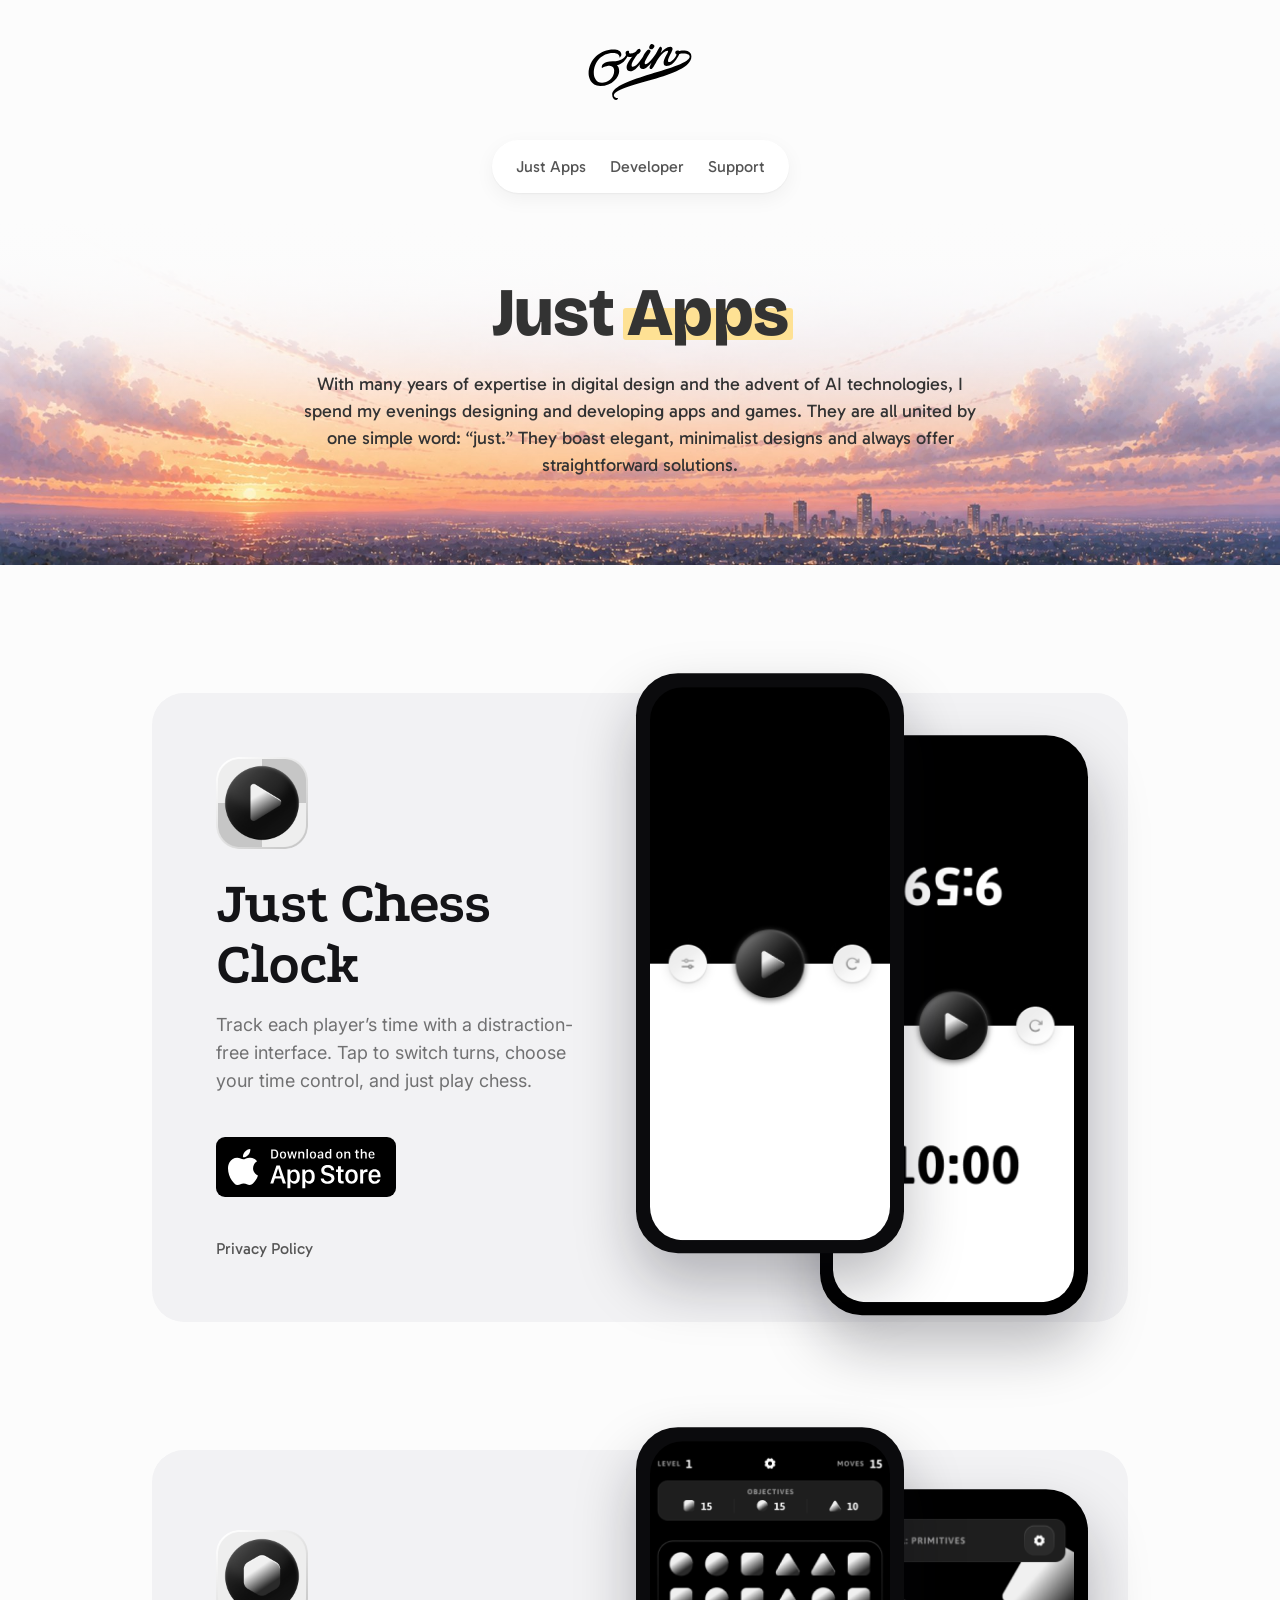
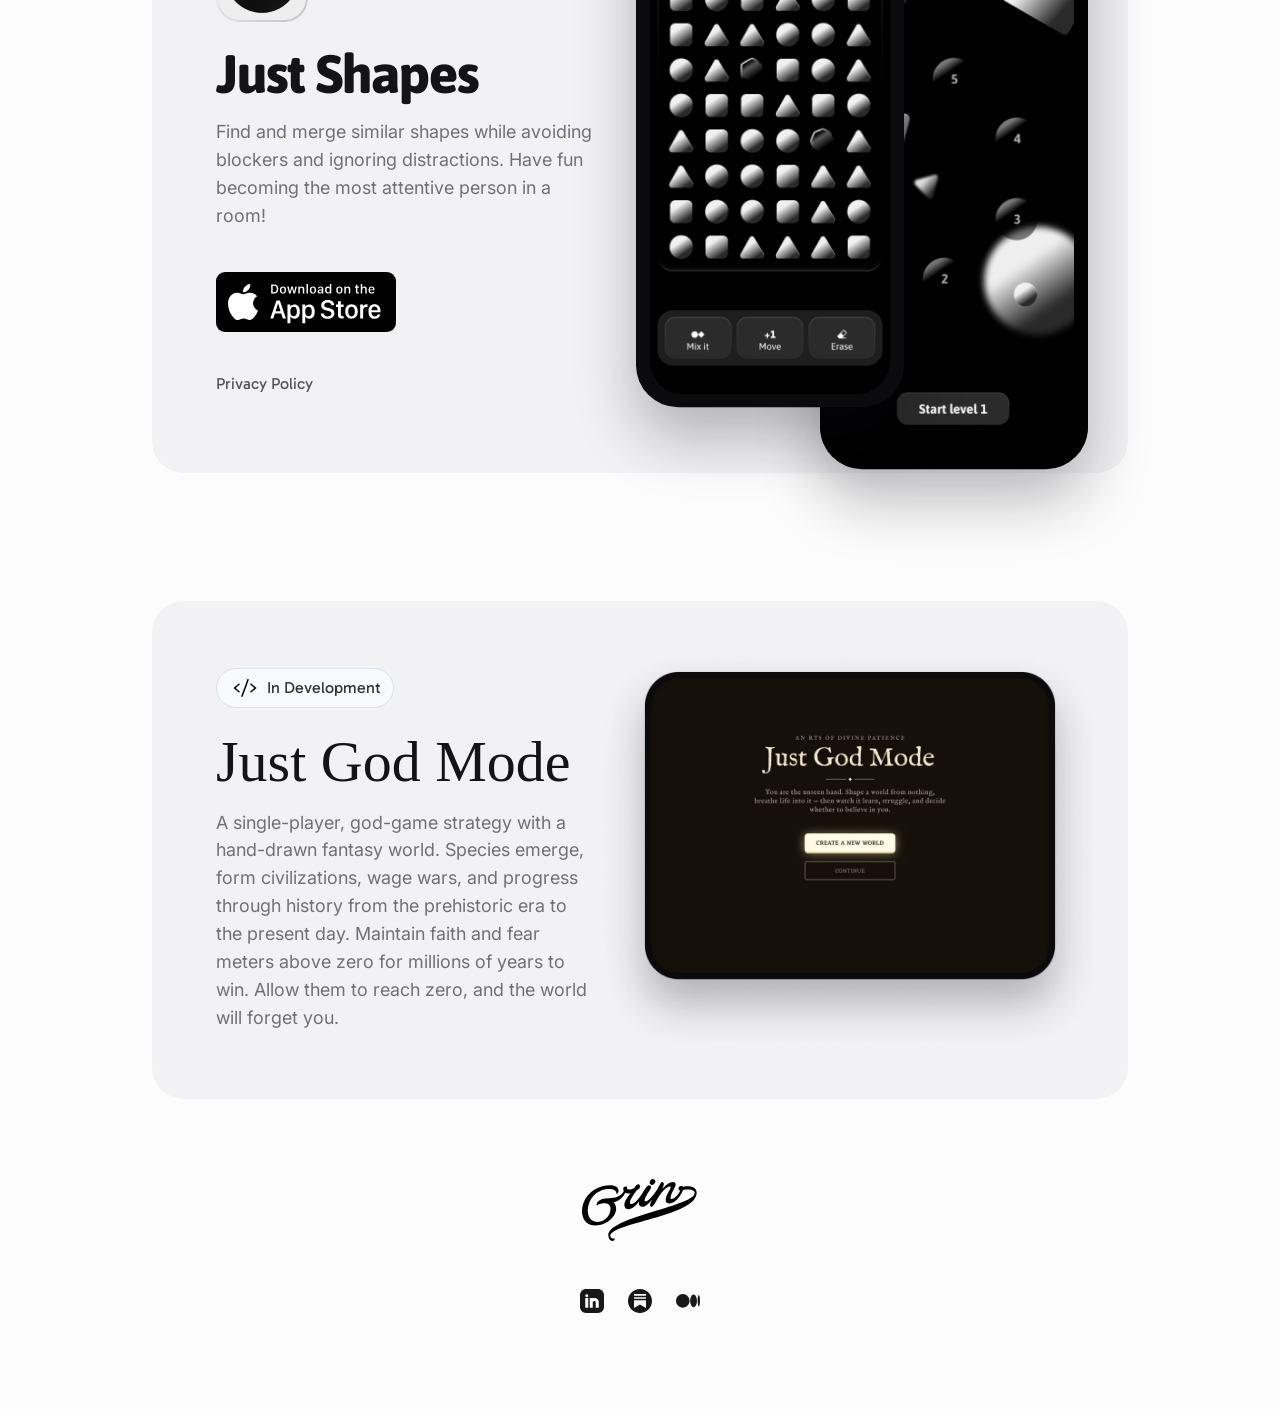
==== index.html @ 80f4e84d "Tighten footer gap, fix hero crop, mobile marker and pill - Footer sits 80px below the last tile (32" ====
<!DOCTYPE html>
<html lang="en" class="no-js">
<head>
<meta charset="utf-8">
<meta name="viewport" content="width=device-width, initial-scale=1">
<title>Just Apps — Vadym Grin</title>
<meta name="description" content="Elegant, minimalist iPhone apps and games, each united by one word: just. Just Chess Clock, Just Shapes, and Just God Mode.">
<link rel="canonical" href="https://vadimgrin.com/apps">

<!-- Social preview -->
<meta property="og:type" content="website">
<meta property="og:site_name" content="Vadym Grin">
<meta property="og:url" content="https://vadimgrin.com/apps">
<meta property="og:title" content="Just Apps — Vadym Grin">
<meta property="og:description" content="Elegant, minimalist iPhone apps and games, each united by one word: just. Just Chess Clock, Just Shapes, and Just God Mode.">
<meta property="og:image" content="https://vadimgrin.com/apps/assets/social-preview.jpg?v=20260904d">
<meta property="og:image:width" content="1200">
<meta property="og:image:height" content="630">
<meta property="og:image:alt" content="Just Apps — apps and games by Vadym Grin">
<meta name="twitter:card" content="summary_large_image">
<meta name="twitter:title" content="Just Apps — Vadym Grin">
<meta name="twitter:description" content="Elegant, minimalist iPhone apps and games, each united by one word: just.">
<meta name="twitter:image" content="https://vadimgrin.com/apps/assets/social-preview.jpg?v=20260904d">

<script>document.documentElement.className = "js";</script>
<link rel="preconnect" href="https://fonts.googleapis.com">
<link rel="preconnect" href="https://fonts.gstatic.com" crossorigin>
<link href="https://fonts.googleapis.com/css2?family=Asap:wght@800&family=Bricolage+Grotesque:opsz,wght@12..96,800&family=Gabarito:wght@400;500&family=IM+Fell+English&family=Inter&family=Podkova:wght@700&display=swap" rel="stylesheet">
<link rel="stylesheet" href="styles.css?v=20260904d">
</head>
<body id="top">

  <header class="masthead">
    <a class="masthead__logo" href="https://vadimgrin.com/" aria-label="Vadym Grin — home">
      <img src="assets/logo.svg?v=20260904d" alt="Grin" width="144" height="104">
    </a>
  </header>

  <div class="nav-dock">
    <nav class="nav" aria-label="Primary">
      <a class="nav__item" href="#top">Just Apps</a>
      <a class="nav__item" href="https://vadimgrin.com/">Developer</a>
      <a class="nav__item" href="mailto:vadym.gryn@gmail.com">Support</a>
    </nav>
  </div>

  <main>

    <section class="hero">
      <div class="hero__bg" aria-hidden="true">
        <img src="assets/hero-sky.jpg?v=20260904d" alt="">
      </div>
      <div class="hero__inner">
        <h1 class="hero__title">Just <mark>Apps</mark></h1>
        <p class="hero__lede">With many years of expertise in digital design and the advent of AI technologies, I spend my evenings designing and developing apps and games. They are all united by one simple word: &ldquo;just.&rdquo; They boast elegant, minimalist designs and always offer straightforward solutions.</p>
      </div>
    </section>

    <!-- Just Chess Clock -->
    <section class="app js-reveal" aria-labelledby="chess-title">
      <div class="plate">
        <div class="plate__content">
          <div class="app__intro">
            <img class="app__icon" src="assets/app-icon-chess.png?v=20260904d" alt="" width="92" height="92">
            <div class="app__copy">
              <h2 class="app__title app__title--chess" id="chess-title">Just Chess Clock</h2>
              <p class="app__desc">Track each player&rsquo;s time with a distraction-free interface. Tap to switch turns, choose your time control, and just play chess.</p>
            </div>
          </div>
          <a class="badge" href="https://apps.apple.com/us/app/just-chess-clock/id6793128024" aria-label="Download Just Chess Clock on the App Store">
            <img src="assets/app-store-badge.svg?v=20260904d" alt="Download on the App Store" width="180" height="60">
          </a>
          <a class="plate__privacy plate__privacy--in" href="privacy-policy">Privacy Policy</a>
        </div>
        <div class="phones" aria-hidden="true">
          <div class="phone phone--back"><img class="phone__screen" src="assets/screen-chess-back.png?v=20260904d" alt=""></div>
          <div class="phone phone--front"><img class="phone__screen" src="assets/screen-chess-front.png?v=20260904d" alt=""></div>
        </div>
        <a class="plate__privacy plate__privacy--under" href="privacy-policy">Privacy Policy</a>
      </div>
    </section>

    <!-- Just Shapes -->
    <section class="app js-reveal" aria-labelledby="shapes-title">
      <div class="plate">
        <div class="plate__content">
          <div class="app__intro">
            <img class="app__icon" src="assets/app-icon-shapes.png?v=20260904d" alt="" width="92" height="92">
            <div class="app__copy">
              <h2 class="app__title app__title--shapes" id="shapes-title">Just Shapes</h2>
              <p class="app__desc">Find and merge similar shapes while avoiding blockers and ignoring distractions. Have fun becoming the most attentive person in a room!</p>
            </div>
          </div>
          <span class="badge badge--nolink" role="img" aria-label="Coming soon on the App Store">
            <img src="assets/app-store-badge.svg?v=20260904d" alt="Coming soon on the App Store" width="180" height="60">
          </span>
          <a class="plate__privacy plate__privacy--in" href="privacy-policy-shapes">Privacy Policy</a>
        </div>
        <div class="phones" aria-hidden="true">
          <div class="phone phone--back"><img class="phone__screen" src="assets/screen-shapes-back.png?v=20260904d" alt=""></div>
          <div class="phone phone--front"><img class="phone__screen" src="assets/screen-shapes-front.png?v=20260904d" alt=""></div>
        </div>
        <a class="plate__privacy plate__privacy--under" href="privacy-policy-shapes">Privacy Policy</a>
      </div>
    </section>

    <!-- Just God Mode -->
    <section class="app app--god js-reveal" aria-labelledby="god-title">
      <div class="plate">
        <div class="plate__content">
          <div class="app__intro">
            <span class="tag">
              <span class="tag__icon" aria-hidden="true">
                <svg viewBox="0 0 24 24" width="24" height="24" fill="none" xmlns="http://www.w3.org/2000/svg"><path d="M6.48002 8.82659L2.67189 12L6.48002 15.1735C6.55787 15.2358 6.62252 15.313 6.67017 15.4006C6.71781 15.4882 6.74751 15.5845 6.75752 15.6837C6.76753 15.7829 6.75765 15.8831 6.72846 15.9785C6.69927 16.0739 6.65135 16.1624 6.58751 16.2391C6.52368 16.3157 6.4452 16.3788 6.35667 16.4247C6.26815 16.4706 6.17135 16.4984 6.07195 16.5065C5.97255 16.5146 5.87254 16.5027 5.77777 16.4717C5.683 16.4406 5.59537 16.391 5.52002 16.3256L1.02002 12.5757C0.935581 12.5053 0.867647 12.4172 0.821028 12.3176C0.774409 12.2181 0.750244 12.1095 0.750244 11.9996C0.750244 11.8896 0.774409 11.781 0.821028 11.6815C0.867647 11.5819 0.935581 11.4938 1.02002 11.4235L5.52002 7.67346C5.67293 7.54616 5.87015 7.48481 6.0683 7.50292C6.26644 7.52103 6.44928 7.61711 6.57658 7.77002C6.70389 7.92294 6.76523 8.12016 6.74712 8.3183C6.72901 8.51645 6.63293 8.69928 6.48002 8.82659ZM22.98 11.4235L18.48 7.67346C18.4043 7.61043 18.3169 7.56292 18.2228 7.53366C18.1288 7.5044 18.0299 7.49396 17.9317 7.50292C17.8336 7.51189 17.7382 7.54009 17.651 7.58592C17.5638 7.63175 17.4865 7.69431 17.4235 7.77002C17.2962 7.92294 17.2348 8.12016 17.2529 8.3183C17.271 8.51645 17.3671 8.69928 17.52 8.82659L21.3281 12L17.52 15.1735C17.4422 15.2358 17.3775 15.313 17.3299 15.4006C17.2822 15.4882 17.2525 15.5845 17.2425 15.6837C17.2325 15.7829 17.2424 15.8831 17.2716 15.9785C17.3008 16.0739 17.3487 16.1624 17.4125 16.2391C17.4764 16.3157 17.5548 16.3788 17.6434 16.4247C17.7319 16.4706 17.8287 16.4984 17.9281 16.5065C18.0275 16.5146 18.1275 16.5027 18.2223 16.4717C18.317 16.4406 18.4047 16.391 18.48 16.3256L22.98 12.5757C23.0645 12.5053 23.1324 12.4172 23.179 12.3176C23.2256 12.2181 23.2498 12.1095 23.2498 11.9996C23.2498 11.8896 23.2256 11.781 23.179 11.6815C23.1324 11.5819 23.0645 11.4938 22.98 11.4235ZM15.256 3.04502C15.1634 3.01141 15.0651 2.99636 14.9667 3.00074C14.8683 3.00512 14.7717 3.02883 14.6825 3.07053C14.5932 3.11223 14.5131 3.1711 14.4466 3.24377C14.3801 3.31645 14.3286 3.4015 14.295 3.49409L8.29502 19.9941C8.26126 20.0867 8.2461 20.1851 8.25041 20.2836C8.25471 20.3821 8.2784 20.4788 8.32011 20.5681C8.36181 20.6575 8.42073 20.7377 8.49348 20.8043C8.56623 20.8708 8.65139 20.9224 8.74408 20.956C8.82625 20.9852 8.91282 21.0001 9.00002 21C9.15404 21 9.30433 20.9526 9.43046 20.8642C9.5566 20.7758 9.65246 20.6507 9.70502 20.506L15.705 4.00596C15.7386 3.91338 15.7537 3.81508 15.7493 3.71669C15.7449 3.61829 15.7212 3.52172 15.6795 3.43249C15.6378 3.34325 15.5789 3.26311 15.5063 3.19663C15.4336 3.13015 15.3485 3.07863 15.256 3.04502Z" fill="currentColor"/></svg>
              </span>
              In Development
            </span>
            <div class="app__copy">
              <h2 class="app__title app__title--god" id="god-title">Just God Mode</h2>
              <p class="app__desc">A single-player, god-game strategy with a hand-drawn fantasy world. Species emerge, form civilizations, wage wars, and progress through history from the prehistoric era to the present day. Maintain faith and fear meters above zero for millions of years to win. Allow them to reach zero, and the world will forget you.</p>
            </div>
          </div>
        </div>
        <div class="ipad" aria-hidden="true">
          <img class="ipad__img" src="assets/god-ipad.jpg?v=20260904d" alt="">
        </div>
      </div>
    </section>

  </main>

  <footer class="footer">
    <a class="footer__logo" href="https://vadimgrin.com/" aria-label="Vadym Grin — home">
      <img src="assets/logo-mark.svg?v=20260904d" alt="Grin" width="116" height="63">
    </a>
    <ul class="footer__social" aria-label="Social links">
      <li><a href="https://www.linkedin.com/in/vadimgrin/" target="_blank" rel="noopener" aria-label="LinkedIn"><img src="assets/linkedin.svg?v=20260904d" alt="" width="24" height="24"></a></li>
      <li><a href="https://cutt.ly/YttkKVRW" target="_blank" rel="noopener" aria-label="Substack"><img src="assets/substack.svg?v=20260904d" alt="" width="24" height="24"></a></li>
      <li><a href="https://medium.com/@vadimgrin" target="_blank" rel="noopener" aria-label="Medium"><img src="assets/medium.svg?v=20260904d" alt="" width="24" height="24"></a></li>
    </ul>
  </footer>

  <script src="apps.js?v=20260904d"></script>
</body>
</html>
---- styles.css ----
/* Just Apps — landing hub for Vadym Grin's iOS apps.
   Built from the Figma "My Apps" file (Apps-Desktop 1200 / Apps-Mobile 390).
   Header pill, full-bleed sky hero, marker highlight, entrance cascade and
   scroll-reveal all mirror the /consult pages. */

:root {
  --bg: #fcfcfc;
  --plate: #f2f2f4;
  --ink: #141417;      /* app titles */
  --muted: #717172;    /* app descriptions */
  --label: #555555;    /* nav, privacy, gabarito labels */
  --tag-bg: #f7f9fb;
  --tag-stroke: #dae1e9;
  --tag-ink: #333333;
  --marker: #fee194;   /* hero highlight */
  --ease: cubic-bezier(0.22, 1, 0.36, 1);
  --gutter: 24px;
  color-scheme: light;
}

*,
*::before,
*::after { box-sizing: border-box; }

html {
  -webkit-text-size-adjust: 100%;
  color-scheme: light;
  background: var(--bg);
  scroll-behavior: smooth;
}

/* NB: no overflow-x on html/body — it would turn them into a scroll container
   and silently break the sticky nav. The hero is full-bleed via width, not
   100vw, so nothing overflows anyway. */
body {
  margin: 0;
  background: var(--bg);
  color: var(--ink);
  font-family: "Gabarito", -apple-system, BlinkMacSystemFont, "Segoe UI", Helvetica, Arial, sans-serif;
  -webkit-font-smoothing: antialiased;
}

img { display: block; max-width: 100%; height: auto; }

/* ---------------------------------------------------------------- masthead */

.masthead {
  position: relative;
  z-index: 2;
  max-width: 1200px;
  margin: 0 auto;
  padding: 16px var(--gutter) 0;
  display: flex;
  flex-direction: column;
  align-items: center;
}

.masthead__logo { display: block; line-height: 0; border-radius: 8px; }
.masthead__logo img { width: 144px; height: auto; }
.masthead__logo:focus-visible { outline: 2px solid var(--ink); outline-offset: 4px; }

/* Sticky dock — a direct child of <body> so the nav stays stuck for the whole
   page (inside .masthead it would unstick as soon as the header scrolled by).
   The band itself is transparent and click-through; only the pill is solid. */
.nav-dock {
  position: sticky;
  top: 48px;
  z-index: 20;
  margin-top: 20px;
  padding: 0 var(--gutter);
  display: flex;
  justify-content: center;
  pointer-events: none;
}

/* nav pill */
.nav {
  pointer-events: auto;
  display: inline-flex;
  align-items: center;
  gap: 24px;
  padding: 17px 24px;
  background: #fff;
  border-radius: 100px;
  box-shadow: 0 1px 2px rgba(15, 15, 26, 0.05), 0 6px 20px rgba(15, 15, 26, 0.05);
}

.nav__item {
  font-size: 16px;
  line-height: 1.2;
  color: var(--label);
  text-decoration: none;
  transition: color 0.15s ease;
}

.nav__item:hover,
.nav__item:focus-visible { color: var(--ink); }

/* -------------------------------------------------------------------- hero
   Full-bleed band (like /consult): the sky photo covers the whole width, the
   text sits centred over it, and a wash at the top blends into the masthead. */

.hero {
  position: relative;
  isolation: isolate;
  overflow: hidden;
  margin-top: 24px;
  padding: 48px var(--gutter) 72px;
  min-height: 348px;
  display: flex;
  align-items: center;
  justify-content: center;
}

.hero__bg { position: absolute; inset: 0; z-index: -1; }
/* hero-sky.jpg is already the crop from the design (1200x348). Anchored to the
   bottom so the city skyline stays in frame at every width — any trimming
   `cover` has to do comes off the sky at the top instead. */
.hero__bg img { width: 100%; height: 100%; object-fit: cover; object-position: center bottom; }

/* Wash so the top of the photo fades out of the masthead's ground. */
.hero__bg::after {
  content: "";
  position: absolute;
  inset: 0 0 auto 0;
  height: 60%;
  background: linear-gradient(to bottom,
      var(--bg) 0%,
      rgba(252, 252, 252, 0.92) 20%,
      rgba(252, 252, 252, 0.55) 50%,
      rgba(252, 252, 252, 0) 100%);
  pointer-events: none;
}

.hero__inner { max-width: 720px; text-align: center; }

.hero__title {
  margin: 0;
  font-family: "Bricolage Grotesque", Georgia, serif;
  font-weight: 800;
  font-size: 68px;
  line-height: 1;
  letter-spacing: -0.01em;
  color: var(--tag-ink);
}

/* Marker highlight drawn under the glyphs, painted left-to-right — the same
   motion as /consult. Its lower edge sits on the word's baseline. */
.hero__title mark {
  background: none;
  color: inherit;
  position: relative;
  isolation: isolate;
}

.hero__title mark::before {
  content: "";
  position: absolute;
  left: -0.06em;
  right: -0.06em;
  bottom: 0.2em;        /* raised to the baseline (clears the p descenders) */
  height: 0.46em;
  background: var(--marker);
  border-radius: 3px;
  z-index: -1;
  transform: scaleX(0);
  transform-origin: left center;
  animation: marker 0.42s cubic-bezier(0.62, 0.04, 0.4, 1) both;
  animation-delay: 1.05s;   /* after the title has dropped in */
}

@keyframes marker { to { transform: scaleX(1); } }

.hero__lede {
  margin: 24px auto 0;
  max-width: 677px;
  font-size: 18px;
  line-height: 1.5;
  color: var(--tag-ink);
}

/* --------------------------------------------------- top entrance cascade
   Logo, nav and hero copy drop in one after another on load — the same curve
   and stagger as the /consult hero. */
@keyframes appEnter {
  from { opacity: 0; transform: translateY(-28px); }
  to   { opacity: 1; transform: translateY(0); }
}

.js .masthead__logo,
.js .nav,
.js .hero__title,
.js .hero__lede {
  animation: appEnter 0.7s var(--ease) both;
}

.js .masthead__logo { animation-delay: 0.1s; }
.js .nav            { animation-delay: 0.25s; }
.js .hero__title    { animation-delay: 0.4s; }
.js .hero__lede     { animation-delay: 0.52s; }

/* ------------------------------------------------------------------- plates */

.app { padding: 0 var(--gutter); margin-top: 128px; }

.plate {
  position: relative;
  max-width: 976px;
  min-height: 623px;
  margin: 0 auto;
  padding: 64px;
  display: flex;
  align-items: center;
  background: var(--plate);
  border-radius: 32px;
}

.plate__content {
  position: relative;
  z-index: 1;
  width: 380px;
  flex: 0 0 380px;
  display: flex;
  flex-direction: column;
  align-items: flex-start;
  gap: 42px;
}

.app__intro { display: flex; flex-direction: column; gap: 24px; }

.app__icon { width: 92px; height: 92px; border-radius: 22px; }

.app__title {
  margin: 0;
  color: var(--ink);
  line-height: 1.05;
  letter-spacing: -0.02em;
}

.app__title--chess { font-family: "Podkova", Georgia, serif; font-weight: 700; font-size: 58px; }
.app__title--shapes { font-family: "Asap", sans-serif; font-weight: 800; font-size: 54px; }
.app__title--god { font-family: "IM Fell English", Georgia, serif; font-weight: 400; font-size: 58px; letter-spacing: 0; }

.app__desc {
  margin: 16px 0 0;
  font-family: "Inter", sans-serif;
  font-size: 18px;
  line-height: 1.55;
  color: var(--muted);
}

.badge {
  display: inline-block;
  line-height: 0;
  border-radius: 9px;
  transition: opacity 0.15s ease, transform 0.1s ease;
}
.badge img { width: 180px; height: 60px; }
.badge:not(.badge--nolink):hover { opacity: 0.85; }
.badge:not(.badge--nolink):active { opacity: 1; transform: translateY(1px); }
.badge:focus-visible { outline: 2px solid var(--ink); outline-offset: 3px; }
/* Shapes badge is shown but not yet linked. */
.badge--nolink { cursor: default; }

.plate__privacy {
  font-size: 16px;
  color: var(--label);
  text-decoration: none;
}
.plate__privacy:hover,
.plate__privacy:focus-visible { color: var(--ink); text-decoration: underline; }

/* Desktop: the privacy link lives at the bottom of the content column.
   Its stacked twin (under the screenshots) is hidden until tablet width. */
.plate__privacy--under { display: none; }

/* "In Development" tag — fixed 178px pill, per Figma. */
.tag {
  display: inline-flex;
  align-items: center;
  justify-content: flex-start;
  gap: 10px;
  width: 178px;
  height: 40px;
  padding: 0 16px;
  background: var(--tag-bg);
  border: 1px solid var(--tag-stroke);
  border-radius: 100px;
  font-size: 16px;
  line-height: 24px;
  white-space: nowrap;   /* the fixed 178px is sized for one line */
  color: var(--tag-ink);
}
/* Bare glyph — the design has no plate behind it (the white fill on the
   Figma "Code" frame is switched off). */
.tag__icon {
  flex: 0 0 24px;
  display: inline-flex;
  align-items: center;
  justify-content: center;
  width: 24px;
  height: 24px;
  color: #000;
}
.tag__icon svg { display: block; width: 24px; height: 24px; }

/* ---------------------------------------------------------- phone mockups
   Percentage-sized so the overlapping stack scales as one unit, matching the
   Figma group (452x642: front at 0,0, back at 40.7% / 9.66%). */

.phones {
  position: absolute;
  right: 40px;
  top: 50%;
  transform: translateY(-52%);
  width: 452px;
  aspect-ratio: 452 / 642;
}

.phone {
  position: absolute;
  width: 59.29%;            /* 268 / 452 */
  aspect-ratio: 268 / 580;
  padding: 2.99%;
  background: #0b0b0d;
  border-radius: 15.67% / 7.24%;
  box-shadow: 0 30px 60px rgba(15, 15, 26, 0.28);
}
.phone--front { left: 0;     top: 0;     z-index: 2; }
.phone--back  { left: 40.7%; top: 9.66%; background: #000; z-index: 1; }

.phone__screen {
  width: 100%;
  height: 100%;
  border-radius: 13.49% / 6.03%;
  object-fit: cover;
}

/* God Mode iPad (shadow baked into the JPG, flattened on the plate colour) */
.app--god .plate { min-height: 498px; }
.ipad {
  position: absolute;
  right: 24px;
  top: 50%;
  transform: translateY(-50%);
  width: 560px;
  max-width: 52%;
}
.ipad__img { width: 100%; height: auto; }

/* ------------------------------------------------------------------ footer
   Re-uses the /consult footer: tight logo mark at 116px, generous spacing. */

/* 32px + the footer's own 48px top padding = the same 80px gap the /consult
   page leaves between its last block and the footer logo. */
.footer {
  max-width: 1200px;
  margin: 32px auto 0;
  padding: 48px var(--gutter) 96px;
  display: flex;
  flex-direction: column;
  align-items: center;
  gap: 48px;
}
.footer__logo { display: block; line-height: 0; border-radius: 8px; }
.footer__logo img { width: 116px; height: auto; }
.footer__logo:focus-visible { outline: 2px solid var(--ink); outline-offset: 4px; }

.footer__social {
  display: flex;
  align-items: center;
  gap: 24px;
  margin: 0;
  padding: 0;
  list-style: none;
}
.footer__social a {
  display: block;
  width: 24px;
  height: 24px;
  line-height: 0;
  opacity: 0.9;
  transition: opacity 0.15s ease;
}
.footer__social a:hover,
.footer__social a:focus-visible { opacity: 1; }
.footer__social img { width: 100%; height: 100%; object-fit: contain; }

/* ------------------------------------------------------------ scroll reveal
   Gated on .js (set inline) so content is never hidden if the script fails.
   apps.js adds .is-visible as each section enters the viewport. */

.js .js-reveal {
  opacity: 0;
  transform: translateY(28px);
  transition: opacity 0.7s var(--ease), transform 0.7s var(--ease);
}
.js .js-reveal.is-visible { opacity: 1; transform: translateY(0); }

/* ---------------------------------------------------------------- tablet */

@media (max-width: 1000px) {
  .app { margin-top: 72px; }

  .plate {
    flex-direction: column;
    align-items: center;
    min-height: 0;
    padding: 44px 24px;
    text-align: center;
    gap: 32px;
  }
  .plate__content { width: 100%; max-width: 420px; flex: none; align-items: center; text-align: center; }
  .app__intro { align-items: center; }
  .app--god .plate { min-height: 0; }

  /* Type scale from the 390px mock: titles stay centred, body copy reads
     left-aligned in a full-width block. */
  .app__copy { width: 100%; }
  .hero__title { font-size: 48px; }
  .hero__lede { font-size: 16px; line-height: 1.5; }
  .app__title--chess,
  .app__title--shapes,
  .app__title--god { font-size: 40px; text-align: center; }
  .app__desc { font-size: 16px; line-height: 24px; text-align: left; }

  .phones {
    position: static;
    transform: none;
    width: 100%;
    max-width: 268px;
    margin: 0 auto;
    display: flex;
    flex-direction: column;
    gap: 16px;
    aspect-ratio: auto;
  }
  .phone { position: static; width: 100%; }
  .phone--back { order: 2; }
  .phone--front { order: 1; }

  .ipad { position: static; transform: none; width: 100%; max-width: 520px; margin: 0 auto; }

  /* Privacy link moves out of the content column to sit under the screenshots. */
  .plate__privacy--in { display: none; }
  .plate__privacy--under { display: block; margin-top: 4px; }

  .footer { margin-top: 32px; }
}

/* ---------------------------------------------------------------- mobile */

@media (max-width: 620px) {
  :root { --gutter: 16px; }

  /* Pill hugs its content, same as desktop. */
  .nav { gap: 20px; }

  .hero { padding: 32px 16px 48px; min-height: 264px; }

  /* No marker on phones — the 390 mock has no highlight behind "Apps". */
  .hero__title mark::before { display: none; }
}

/* ------------------------------------------------------- reduced motion */

@media (prefers-reduced-motion: reduce) {
  html { scroll-behavior: auto; }
  .badge { transition: none; }
  .js .masthead__logo,
  .js .nav,
  .js .hero__title,
  .js .hero__lede { animation: none; }
  .hero__title mark::before { animation: none; transform: scaleX(1); }
  .js .js-reveal { transition: none; opacity: 1; transform: none; }
}
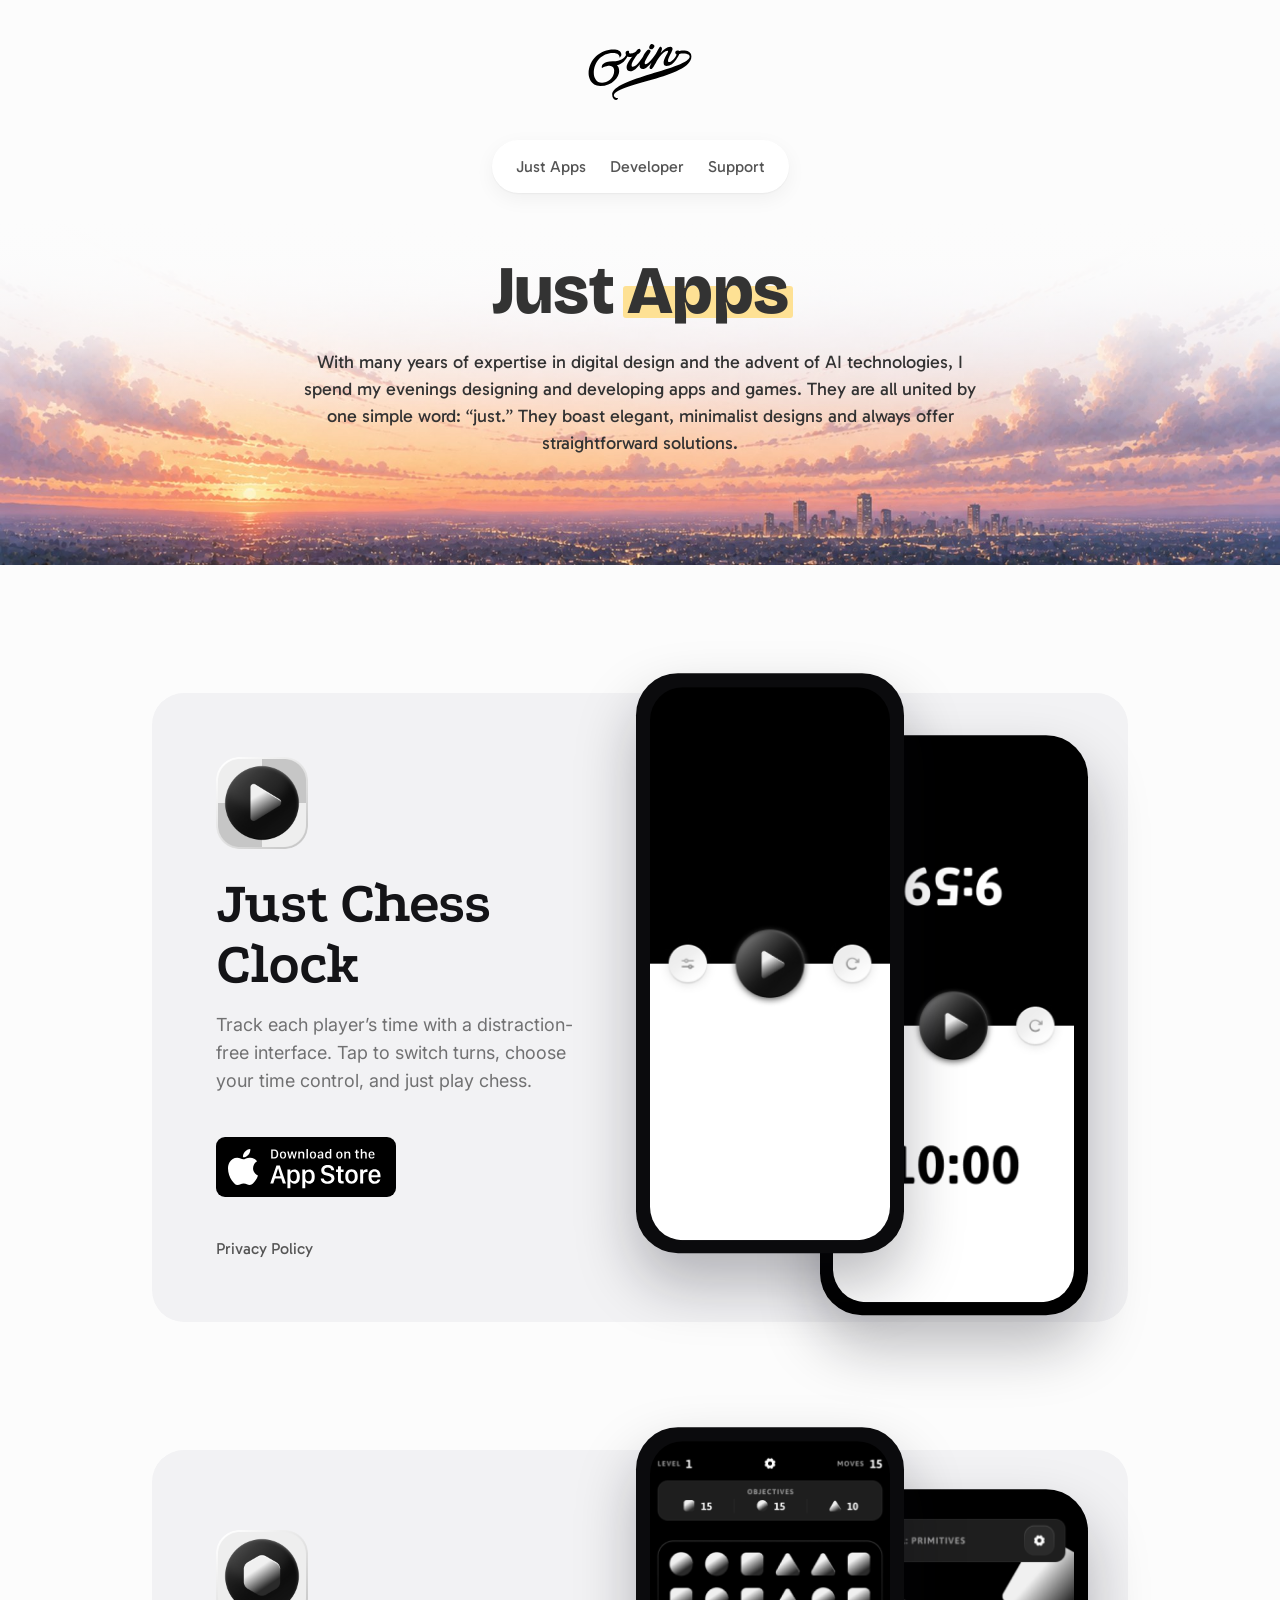
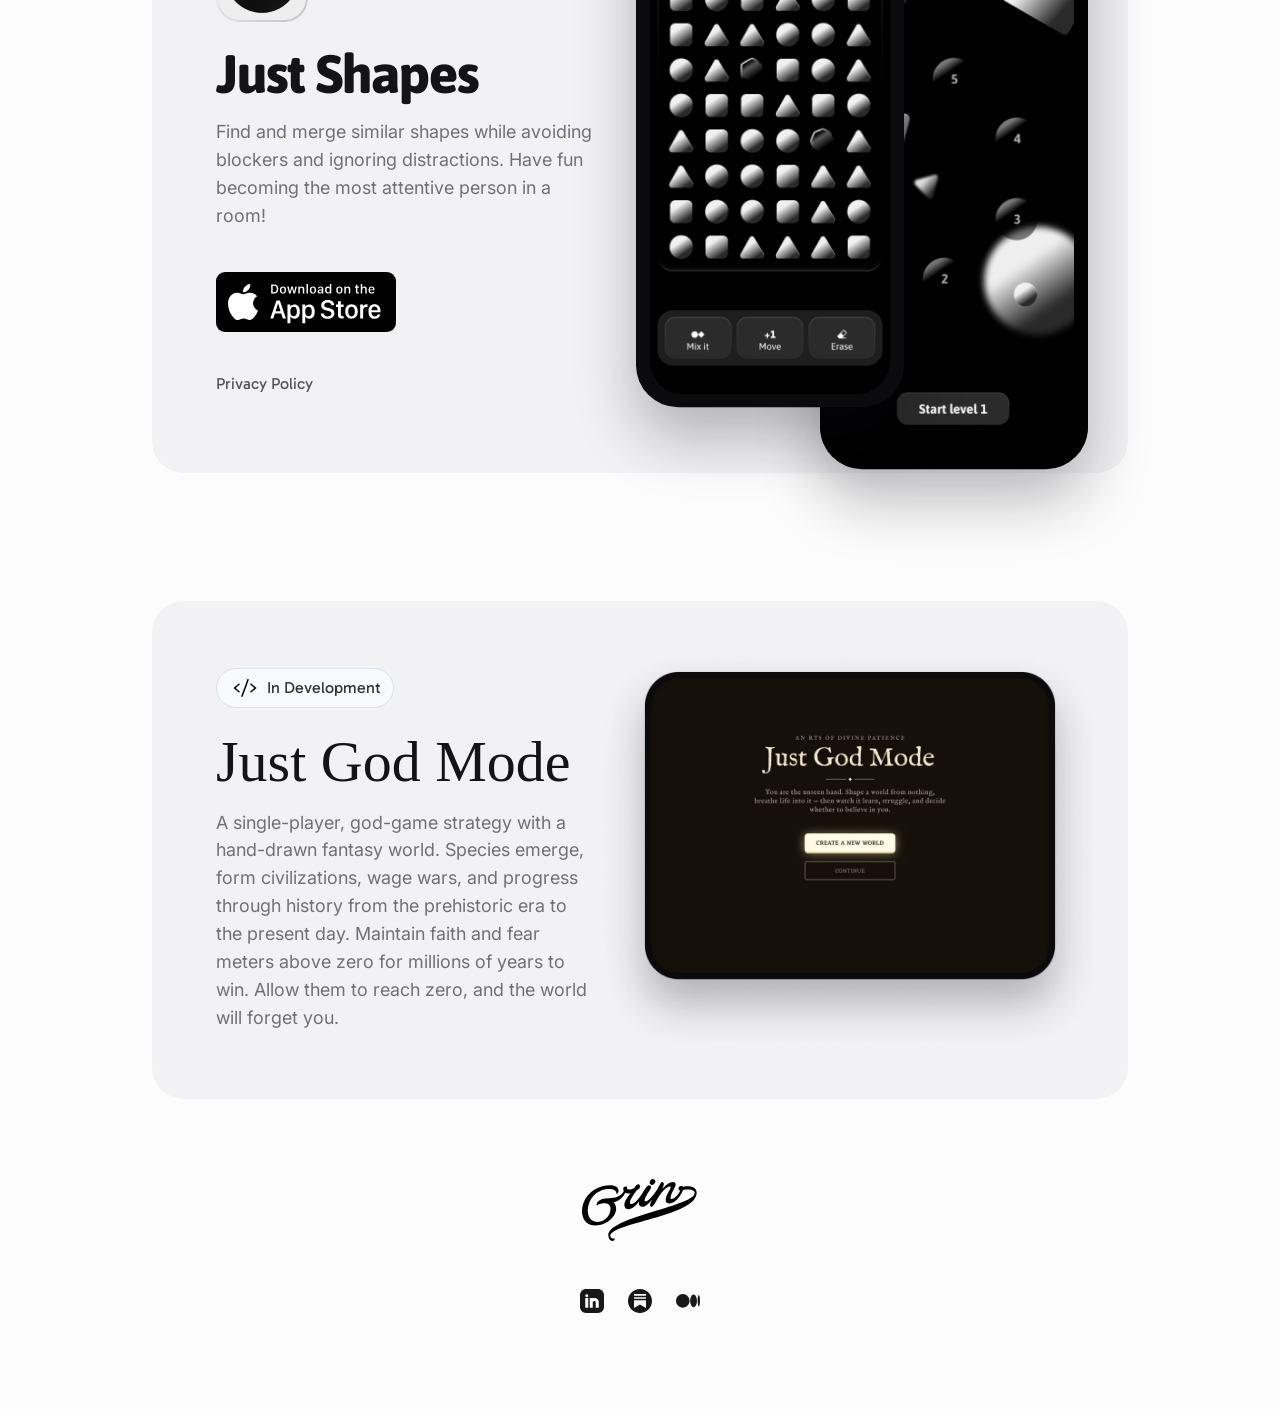
==== commit 0e88c0cf: "Tighten the desktop gap under the nav to 64px The hero was centring its content in the 348px band, s" ====
--- a/index.html
+++ b/index.html
@@ -13,26 +13,26 @@
 <meta property="og:url" content="https://vadimgrin.com/apps">
 <meta property="og:title" content="Just Apps — Vadym Grin">
 <meta property="og:description" content="Elegant, minimalist iPhone apps and games, each united by one word: just. Just Chess Clock, Just Shapes, and Just God Mode.">
-<meta property="og:image" content="https://vadimgrin.com/apps/assets/social-preview.jpg?v=20260904d">
+<meta property="og:image" content="https://vadimgrin.com/apps/assets/social-preview.jpg?v=20260904f">
 <meta property="og:image:width" content="1200">
 <meta property="og:image:height" content="630">
 <meta property="og:image:alt" content="Just Apps — apps and games by Vadym Grin">
 <meta name="twitter:card" content="summary_large_image">
 <meta name="twitter:title" content="Just Apps — Vadym Grin">
 <meta name="twitter:description" content="Elegant, minimalist iPhone apps and games, each united by one word: just.">
-<meta name="twitter:image" content="https://vadimgrin.com/apps/assets/social-preview.jpg?v=20260904d">
+<meta name="twitter:image" content="https://vadimgrin.com/apps/assets/social-preview.jpg?v=20260904f">
 
 <script>document.documentElement.className = "js";</script>
 <link rel="preconnect" href="https://fonts.googleapis.com">
 <link rel="preconnect" href="https://fonts.gstatic.com" crossorigin>
 <link href="https://fonts.googleapis.com/css2?family=Asap:wght@800&family=Bricolage+Grotesque:opsz,wght@12..96,800&family=Gabarito:wght@400;500&family=IM+Fell+English&family=Inter&family=Podkova:wght@700&display=swap" rel="stylesheet">
-<link rel="stylesheet" href="styles.css?v=20260904d">
+<link rel="stylesheet" href="styles.css?v=20260904f">
 </head>
 <body id="top">
 
   <header class="masthead">
     <a class="masthead__logo" href="https://vadimgrin.com/" aria-label="Vadym Grin — home">
-      <img src="assets/logo.svg?v=20260904d" alt="Grin" width="144" height="104">
+      <img src="assets/logo.svg?v=20260904f" alt="Grin" width="144" height="104">
     </a>
   </header>
 
@@ -48,7 +48,7 @@
 
     <section class="hero">
       <div class="hero__bg" aria-hidden="true">
-        <img src="assets/hero-sky.jpg?v=20260904d" alt="">
+        <img src="assets/hero-sky.jpg?v=20260904f" alt="">
       </div>
       <div class="hero__inner">
         <h1 class="hero__title">Just <mark>Apps</mark></h1>
@@ -61,20 +61,20 @@
       <div class="plate">
         <div class="plate__content">
           <div class="app__intro">
-            <img class="app__icon" src="assets/app-icon-chess.png?v=20260904d" alt="" width="92" height="92">
+            <img class="app__icon" src="assets/app-icon-chess.png?v=20260904f" alt="" width="92" height="92">
             <div class="app__copy">
               <h2 class="app__title app__title--chess" id="chess-title">Just Chess Clock</h2>
               <p class="app__desc">Track each player&rsquo;s time with a distraction-free interface. Tap to switch turns, choose your time control, and just play chess.</p>
             </div>
           </div>
           <a class="badge" href="https://apps.apple.com/us/app/just-chess-clock/id6793128024" aria-label="Download Just Chess Clock on the App Store">
-            <img src="assets/app-store-badge.svg?v=20260904d" alt="Download on the App Store" width="180" height="60">
+            <img src="assets/app-store-badge.svg?v=20260904f" alt="Download on the App Store" width="180" height="60">
           </a>
           <a class="plate__privacy plate__privacy--in" href="privacy-policy">Privacy Policy</a>
         </div>
         <div class="phones" aria-hidden="true">
-          <div class="phone phone--back"><img class="phone__screen" src="assets/screen-chess-back.png?v=20260904d" alt=""></div>
-          <div class="phone phone--front"><img class="phone__screen" src="assets/screen-chess-front.png?v=20260904d" alt=""></div>
+          <div class="phone phone--back"><img class="phone__screen" src="assets/screen-chess-back.png?v=20260904f" alt=""></div>
+          <div class="phone phone--front"><img class="phone__screen" src="assets/screen-chess-front.png?v=20260904f" alt=""></div>
         </div>
         <a class="plate__privacy plate__privacy--under" href="privacy-policy">Privacy Policy</a>
       </div>
@@ -85,20 +85,20 @@
       <div class="plate">
         <div class="plate__content">
           <div class="app__intro">
-            <img class="app__icon" src="assets/app-icon-shapes.png?v=20260904d" alt="" width="92" height="92">
+            <img class="app__icon" src="assets/app-icon-shapes.png?v=20260904f" alt="" width="92" height="92">
             <div class="app__copy">
               <h2 class="app__title app__title--shapes" id="shapes-title">Just Shapes</h2>
               <p class="app__desc">Find and merge similar shapes while avoiding blockers and ignoring distractions. Have fun becoming the most attentive person in a room!</p>
             </div>
           </div>
           <span class="badge badge--nolink" role="img" aria-label="Coming soon on the App Store">
-            <img src="assets/app-store-badge.svg?v=20260904d" alt="Coming soon on the App Store" width="180" height="60">
+            <img src="assets/app-store-badge.svg?v=20260904f" alt="Coming soon on the App Store" width="180" height="60">
           </span>
           <a class="plate__privacy plate__privacy--in" href="privacy-policy-shapes">Privacy Policy</a>
         </div>
         <div class="phones" aria-hidden="true">
-          <div class="phone phone--back"><img class="phone__screen" src="assets/screen-shapes-back.png?v=20260904d" alt=""></div>
-          <div class="phone phone--front"><img class="phone__screen" src="assets/screen-shapes-front.png?v=20260904d" alt=""></div>
+          <div class="phone phone--back"><img class="phone__screen" src="assets/screen-shapes-back.png?v=20260904f" alt=""></div>
+          <div class="phone phone--front"><img class="phone__screen" src="assets/screen-shapes-front.png?v=20260904f" alt=""></div>
         </div>
         <a class="plate__privacy plate__privacy--under" href="privacy-policy-shapes">Privacy Policy</a>
       </div>
@@ -122,7 +122,7 @@
           </div>
         </div>
         <div class="ipad" aria-hidden="true">
-          <img class="ipad__img" src="assets/god-ipad.jpg?v=20260904d" alt="">
+          <img class="ipad__img" src="assets/god-ipad.jpg?v=20260904f" alt="">
         </div>
       </div>
     </section>
@@ -131,15 +131,15 @@
 
   <footer class="footer">
     <a class="footer__logo" href="https://vadimgrin.com/" aria-label="Vadym Grin — home">
-      <img src="assets/logo-mark.svg?v=20260904d" alt="Grin" width="116" height="63">
+      <img src="assets/logo-mark.svg?v=20260904f" alt="Grin" width="116" height="63">
     </a>
     <ul class="footer__social" aria-label="Social links">
-      <li><a href="https://www.linkedin.com/in/vadimgrin/" target="_blank" rel="noopener" aria-label="LinkedIn"><img src="assets/linkedin.svg?v=20260904d" alt="" width="24" height="24"></a></li>
-      <li><a href="https://cutt.ly/YttkKVRW" target="_blank" rel="noopener" aria-label="Substack"><img src="assets/substack.svg?v=20260904d" alt="" width="24" height="24"></a></li>
-      <li><a href="https://medium.com/@vadimgrin" target="_blank" rel="noopener" aria-label="Medium"><img src="assets/medium.svg?v=20260904d" alt="" width="24" height="24"></a></li>
+      <li><a href="https://www.linkedin.com/in/vadimgrin/" target="_blank" rel="noopener" aria-label="LinkedIn"><img src="assets/linkedin.svg?v=20260904f" alt="" width="24" height="24"></a></li>
+      <li><a href="https://cutt.ly/YttkKVRW" target="_blank" rel="noopener" aria-label="Substack"><img src="assets/substack.svg?v=20260904f" alt="" width="24" height="24"></a></li>
+      <li><a href="https://medium.com/@vadimgrin" target="_blank" rel="noopener" aria-label="Medium"><img src="assets/medium.svg?v=20260904f" alt="" width="24" height="24"></a></li>
     </ul>
   </footer>
 
-  <script src="apps.js?v=20260904d"></script>
+  <script src="apps.js?v=20260904f"></script>
 </body>
 </html>
--- a/styles.css
+++ b/styles.css
@@ -105,10 +105,14 @@
   isolation: isolate;
   overflow: hidden;
   margin-top: 24px;
-  padding: 48px var(--gutter) 72px;
+  /* Top-aligned rather than centred, so the copy sits high in the band with
+     the sky and skyline below it — and so the gap under the nav is exactly
+     margin-top + padding-top (24 + 40 = 64) instead of being halved by
+     centring slack. */
+  padding: 40px var(--gutter) 72px;
   min-height: 348px;
   display: flex;
-  align-items: center;
+  align-items: flex-start;
   justify-content: center;
 }
 
@@ -415,10 +419,9 @@
   .app--god .plate { min-height: 0; }
 
   /* Type scale from the 390px mock: titles stay centred, body copy reads
-     left-aligned in a full-width block. */
+     left-aligned in a full-width block. The hero keeps its desktop size
+     (68 / 18) at every width — deliberately larger than the mock. */
   .app__copy { width: 100%; }
-  .hero__title { font-size: 48px; }
-  .hero__lede { font-size: 16px; line-height: 1.5; }
   .app__title--chess,
   .app__title--shapes,
   .app__title--god { font-size: 40px; text-align: center; }
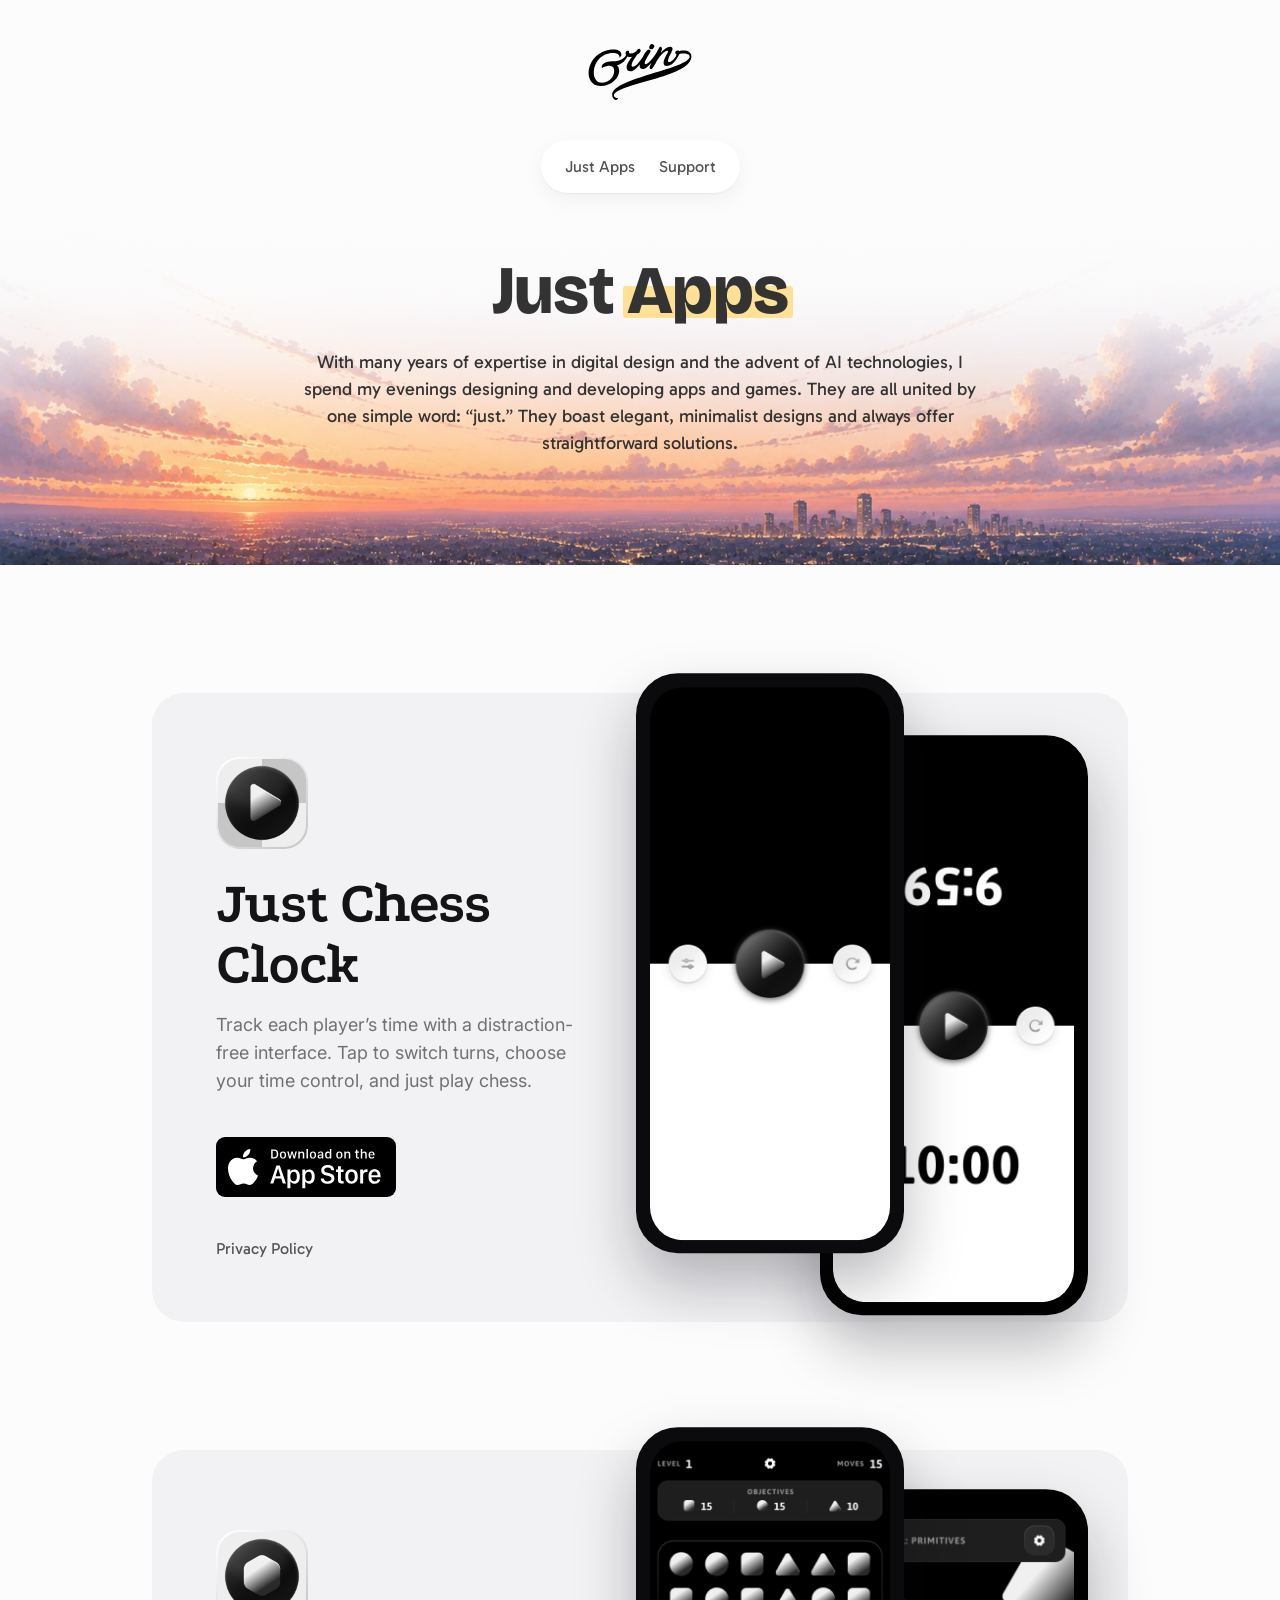
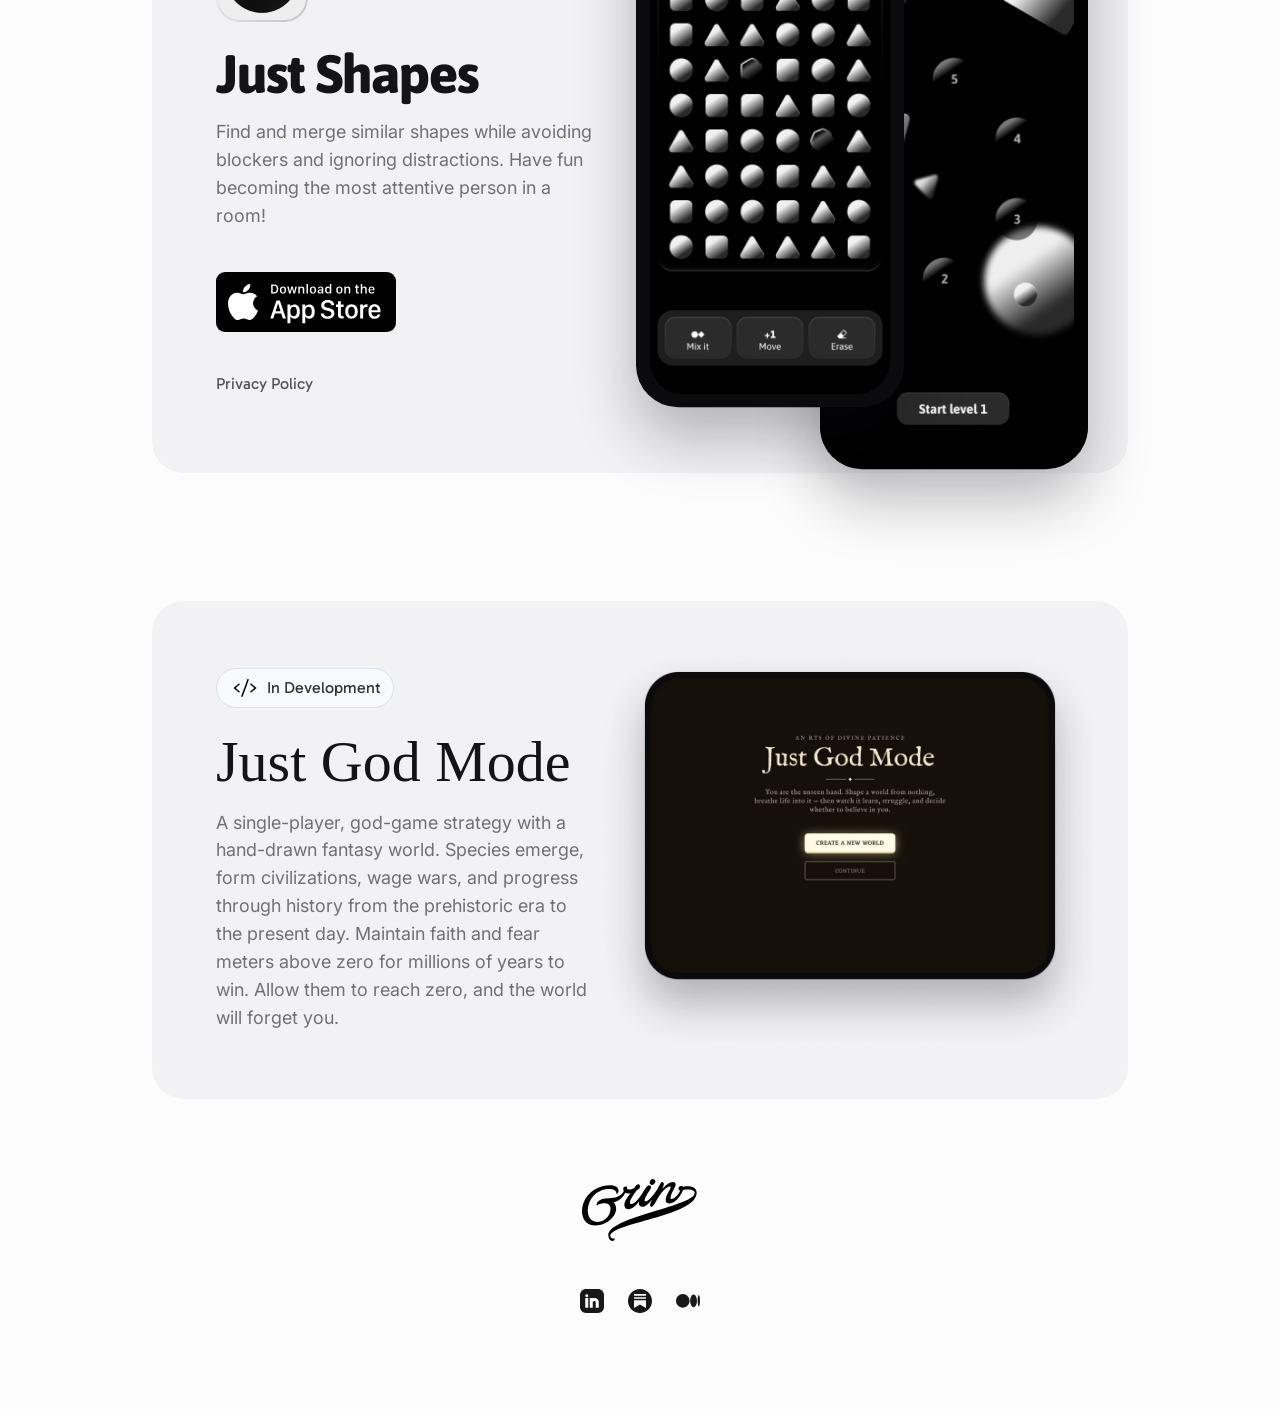
==== commit d15eec44: "Drop the Developer link; auto-hide the nav on scroll-down - Nav is now just "Just Apps" and "Support" ====
--- a/index.html
+++ b/index.html
@@ -13,33 +13,32 @@
 <meta property="og:url" content="https://vadimgrin.com/apps">
 <meta property="og:title" content="Just Apps — Vadym Grin">
 <meta property="og:description" content="Elegant, minimalist iPhone apps and games, each united by one word: just. Just Chess Clock, Just Shapes, and Just God Mode.">
-<meta property="og:image" content="https://vadimgrin.com/apps/assets/social-preview.jpg?v=20260904f">
+<meta property="og:image" content="https://vadimgrin.com/apps/assets/social-preview.jpg?v=20260915">
 <meta property="og:image:width" content="1200">
 <meta property="og:image:height" content="630">
 <meta property="og:image:alt" content="Just Apps — apps and games by Vadym Grin">
 <meta name="twitter:card" content="summary_large_image">
 <meta name="twitter:title" content="Just Apps — Vadym Grin">
 <meta name="twitter:description" content="Elegant, minimalist iPhone apps and games, each united by one word: just.">
-<meta name="twitter:image" content="https://vadimgrin.com/apps/assets/social-preview.jpg?v=20260904f">
+<meta name="twitter:image" content="https://vadimgrin.com/apps/assets/social-preview.jpg?v=20260915">
 
 <script>document.documentElement.className = "js";</script>
 <link rel="preconnect" href="https://fonts.googleapis.com">
 <link rel="preconnect" href="https://fonts.gstatic.com" crossorigin>
 <link href="https://fonts.googleapis.com/css2?family=Asap:wght@800&family=Bricolage+Grotesque:opsz,wght@12..96,800&family=Gabarito:wght@400;500&family=IM+Fell+English&family=Inter&family=Podkova:wght@700&display=swap" rel="stylesheet">
-<link rel="stylesheet" href="styles.css?v=20260904f">
+<link rel="stylesheet" href="styles.css?v=20260915">
 </head>
 <body id="top">
 
   <header class="masthead">
     <a class="masthead__logo" href="https://vadimgrin.com/" aria-label="Vadym Grin — home">
-      <img src="assets/logo.svg?v=20260904f" alt="Grin" width="144" height="104">
+      <img src="assets/logo.svg?v=20260915" alt="Grin" width="144" height="104">
     </a>
   </header>
 
   <div class="nav-dock">
     <nav class="nav" aria-label="Primary">
       <a class="nav__item" href="#top">Just Apps</a>
-      <a class="nav__item" href="https://vadimgrin.com/">Developer</a>
       <a class="nav__item" href="mailto:vadym.gryn@gmail.com">Support</a>
     </nav>
   </div>
@@ -48,7 +47,7 @@
 
     <section class="hero">
       <div class="hero__bg" aria-hidden="true">
-        <img src="assets/hero-sky.jpg?v=20260904f" alt="">
+        <img src="assets/hero-sky.jpg?v=20260915" alt="">
       </div>
       <div class="hero__inner">
         <h1 class="hero__title">Just <mark>Apps</mark></h1>
@@ -61,20 +60,20 @@
       <div class="plate">
         <div class="plate__content">
           <div class="app__intro">
-            <img class="app__icon" src="assets/app-icon-chess.png?v=20260904f" alt="" width="92" height="92">
+            <img class="app__icon" src="assets/app-icon-chess.png?v=20260915" alt="" width="92" height="92">
             <div class="app__copy">
               <h2 class="app__title app__title--chess" id="chess-title">Just Chess Clock</h2>
               <p class="app__desc">Track each player&rsquo;s time with a distraction-free interface. Tap to switch turns, choose your time control, and just play chess.</p>
             </div>
           </div>
           <a class="badge" href="https://apps.apple.com/us/app/just-chess-clock/id6793128024" aria-label="Download Just Chess Clock on the App Store">
-            <img src="assets/app-store-badge.svg?v=20260904f" alt="Download on the App Store" width="180" height="60">
+            <img src="assets/app-store-badge.svg?v=20260915" alt="Download on the App Store" width="180" height="60">
           </a>
           <a class="plate__privacy plate__privacy--in" href="privacy-policy">Privacy Policy</a>
         </div>
         <div class="phones" aria-hidden="true">
-          <div class="phone phone--back"><img class="phone__screen" src="assets/screen-chess-back.png?v=20260904f" alt=""></div>
-          <div class="phone phone--front"><img class="phone__screen" src="assets/screen-chess-front.png?v=20260904f" alt=""></div>
+          <div class="phone phone--back"><img class="phone__screen" src="assets/screen-chess-back.png?v=20260915" srcset="assets/screen-chess-back.png?v=20260915 2x, assets/screen-chess-back-3x.png?v=20260915 3x" alt=""></div>
+          <div class="phone phone--front"><img class="phone__screen" src="assets/screen-chess-front.png?v=20260915" srcset="assets/screen-chess-front.png?v=20260915 2x, assets/screen-chess-front-3x.png?v=20260915 3x" alt=""></div>
         </div>
         <a class="plate__privacy plate__privacy--under" href="privacy-policy">Privacy Policy</a>
       </div>
@@ -85,20 +84,20 @@
       <div class="plate">
         <div class="plate__content">
           <div class="app__intro">
-            <img class="app__icon" src="assets/app-icon-shapes.png?v=20260904f" alt="" width="92" height="92">
+            <img class="app__icon" src="assets/app-icon-shapes.png?v=20260915" alt="" width="92" height="92">
             <div class="app__copy">
               <h2 class="app__title app__title--shapes" id="shapes-title">Just Shapes</h2>
               <p class="app__desc">Find and merge similar shapes while avoiding blockers and ignoring distractions. Have fun becoming the most attentive person in a room!</p>
             </div>
           </div>
-          <span class="badge badge--nolink" role="img" aria-label="Coming soon on the App Store">
-            <img src="assets/app-store-badge.svg?v=20260904f" alt="Coming soon on the App Store" width="180" height="60">
-          </span>
+          <a class="badge" href="https://apps.apple.com/us/app/just-shapes-focus-puzzle/id6808954030" aria-label="Download Just Shapes on the App Store">
+            <img src="assets/app-store-badge.svg?v=20260915" alt="Download on the App Store" width="180" height="60">
+          </a>
           <a class="plate__privacy plate__privacy--in" href="privacy-policy-shapes">Privacy Policy</a>
         </div>
         <div class="phones" aria-hidden="true">
-          <div class="phone phone--back"><img class="phone__screen" src="assets/screen-shapes-back.png?v=20260904f" alt=""></div>
-          <div class="phone phone--front"><img class="phone__screen" src="assets/screen-shapes-front.png?v=20260904f" alt=""></div>
+          <div class="phone phone--back"><img class="phone__screen" src="assets/screen-shapes-back.png?v=20260915" srcset="assets/screen-shapes-back.png?v=20260915 2x, assets/screen-shapes-back-3x.png?v=20260915 3x" alt=""></div>
+          <div class="phone phone--front"><img class="phone__screen" src="assets/screen-shapes-front.png?v=20260915" srcset="assets/screen-shapes-front.png?v=20260915 2x, assets/screen-shapes-front-3x.png?v=20260915 3x" alt=""></div>
         </div>
         <a class="plate__privacy plate__privacy--under" href="privacy-policy-shapes">Privacy Policy</a>
       </div>
@@ -122,7 +121,7 @@
           </div>
         </div>
         <div class="ipad" aria-hidden="true">
-          <img class="ipad__img" src="assets/god-ipad.jpg?v=20260904f" alt="">
+          <img class="ipad__img" src="assets/god-ipad.jpg?v=20260915" alt="">
         </div>
       </div>
     </section>
@@ -131,15 +130,15 @@
 
   <footer class="footer">
     <a class="footer__logo" href="https://vadimgrin.com/" aria-label="Vadym Grin — home">
-      <img src="assets/logo-mark.svg?v=20260904f" alt="Grin" width="116" height="63">
+      <img src="assets/logo-mark.svg?v=20260915" alt="Grin" width="116" height="63">
     </a>
     <ul class="footer__social" aria-label="Social links">
-      <li><a href="https://www.linkedin.com/in/vadimgrin/" target="_blank" rel="noopener" aria-label="LinkedIn"><img src="assets/linkedin.svg?v=20260904f" alt="" width="24" height="24"></a></li>
-      <li><a href="https://cutt.ly/YttkKVRW" target="_blank" rel="noopener" aria-label="Substack"><img src="assets/substack.svg?v=20260904f" alt="" width="24" height="24"></a></li>
-      <li><a href="https://medium.com/@vadimgrin" target="_blank" rel="noopener" aria-label="Medium"><img src="assets/medium.svg?v=20260904f" alt="" width="24" height="24"></a></li>
+      <li><a href="https://www.linkedin.com/in/vadimgrin/" target="_blank" rel="noopener" aria-label="LinkedIn"><img src="assets/linkedin.svg?v=20260915" alt="" width="24" height="24"></a></li>
+      <li><a href="https://cutt.ly/YttkKVRW" target="_blank" rel="noopener" aria-label="Substack"><img src="assets/substack.svg?v=20260915" alt="" width="24" height="24"></a></li>
+      <li><a href="https://medium.com/@vadimgrin" target="_blank" rel="noopener" aria-label="Medium"><img src="assets/medium.svg?v=20260915" alt="" width="24" height="24"></a></li>
     </ul>
   </footer>
 
-  <script src="apps.js?v=20260904f"></script>
+  <script src="apps.js?v=20260915"></script>
 </body>
 </html>
--- a/styles.css
+++ b/styles.css
@@ -71,6 +71,15 @@
   display: flex;
   justify-content: center;
   pointer-events: none;
+  transition: transform 0.35s var(--ease);
+}
+
+/* Auto-hide, like the vadimgrin.com homepage header: apps.js adds .is-hidden
+   on scroll-down and removes it on scroll-up. The dock sits 48px below the
+   top, so it has to travel its own height plus that offset (and a little
+   more for the pill's shadow) to clear the viewport. */
+.nav-dock.is-hidden {
+  transform: translateY(calc(-100% - 64px));
 }
 
 /* nav pill */
@@ -260,11 +269,9 @@
   transition: opacity 0.15s ease, transform 0.1s ease;
 }
 .badge img { width: 180px; height: 60px; }
-.badge:not(.badge--nolink):hover { opacity: 0.85; }
-.badge:not(.badge--nolink):active { opacity: 1; transform: translateY(1px); }
+.badge:hover { opacity: 0.85; }
+.badge:active { opacity: 1; transform: translateY(1px); }
 .badge:focus-visible { outline: 2px solid var(--ink); outline-offset: 3px; }
-/* Shapes badge is shown but not yet linked. */
-.badge--nolink { cursor: default; }
 
 .plate__privacy {
   font-size: 16px;
@@ -461,6 +468,9 @@
 
   .hero { padding: 32px 16px 48px; min-height: 264px; }
 
+  /* Title comes down on phones; the lede stays at its 18px desktop size. */
+  .hero__title { font-size: 44px; }
+
   /* No marker on phones — the 390 mock has no highlight behind "Apps". */
   .hero__title mark::before { display: none; }
 }
@@ -469,6 +479,7 @@
 
 @media (prefers-reduced-motion: reduce) {
   html { scroll-behavior: auto; }
+  .nav-dock { transition: none; }
   .badge { transition: none; }
   .js .masthead__logo,
   .js .nav,
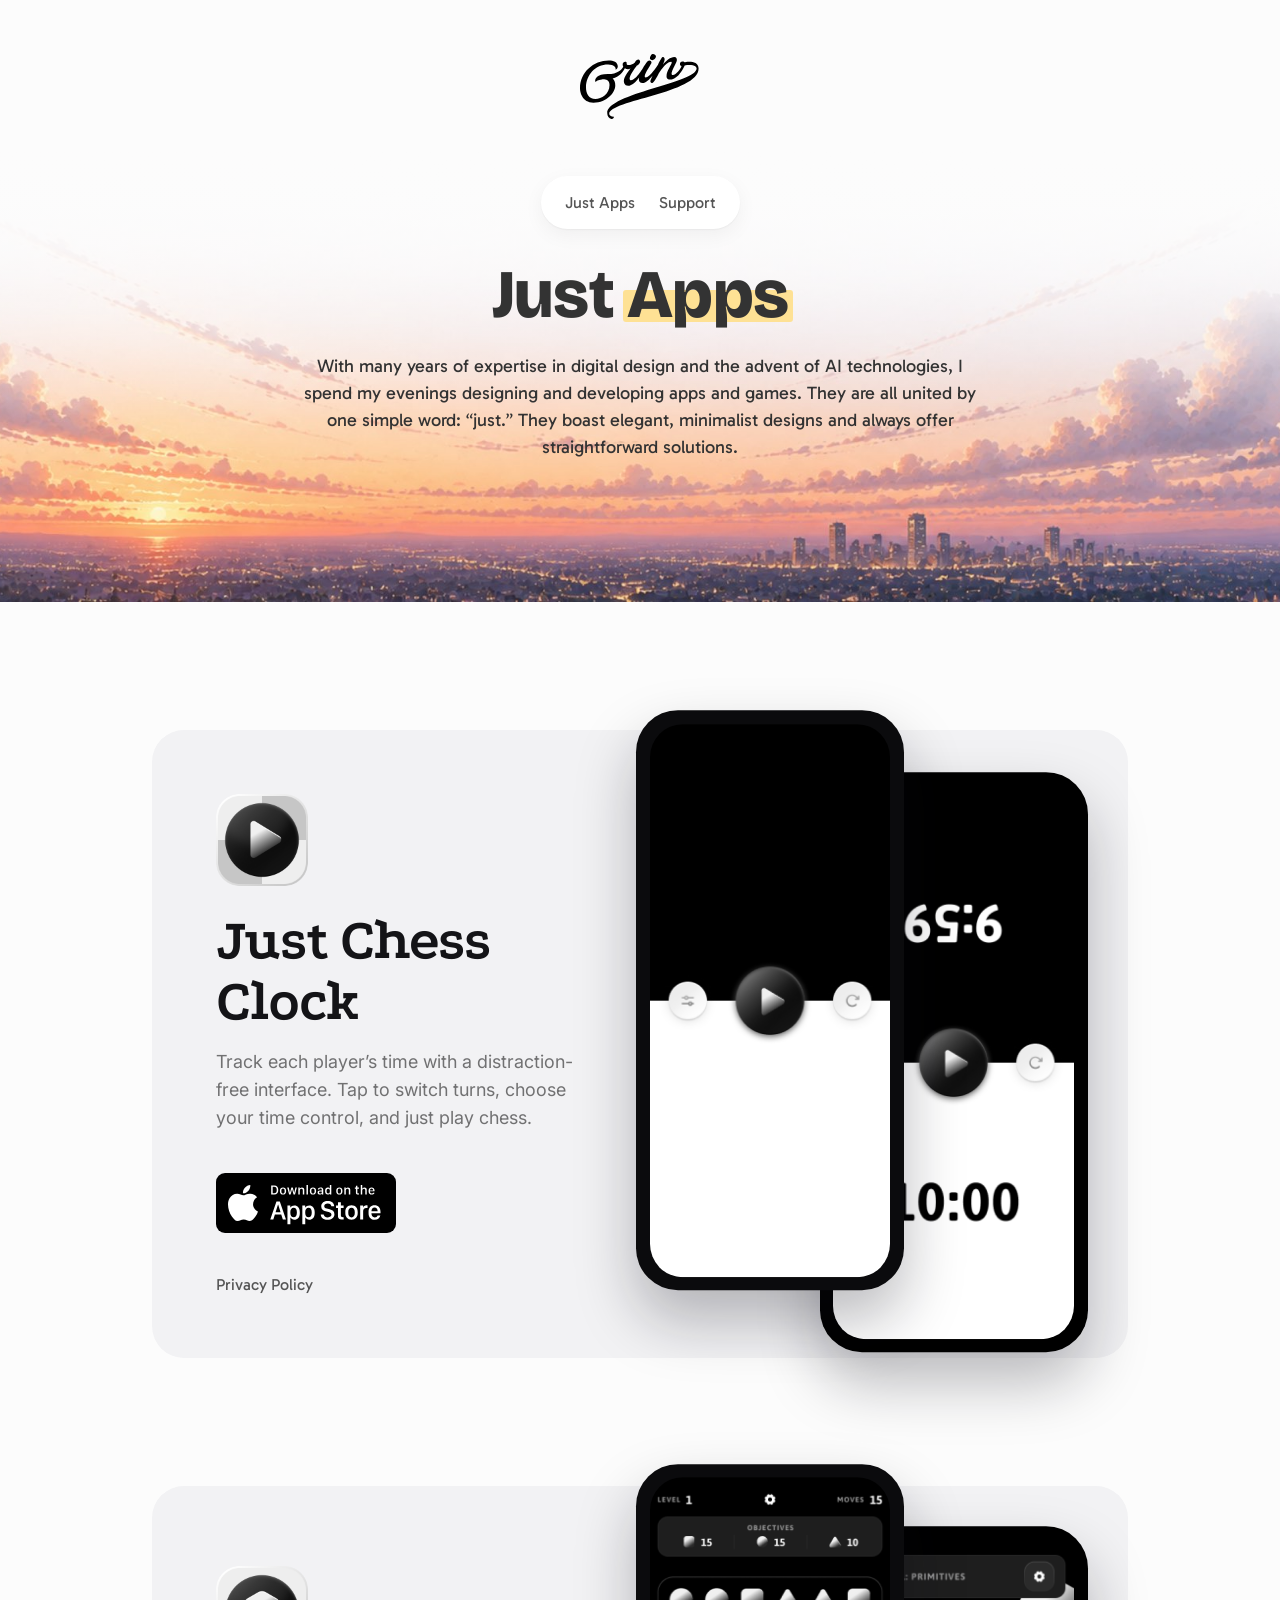
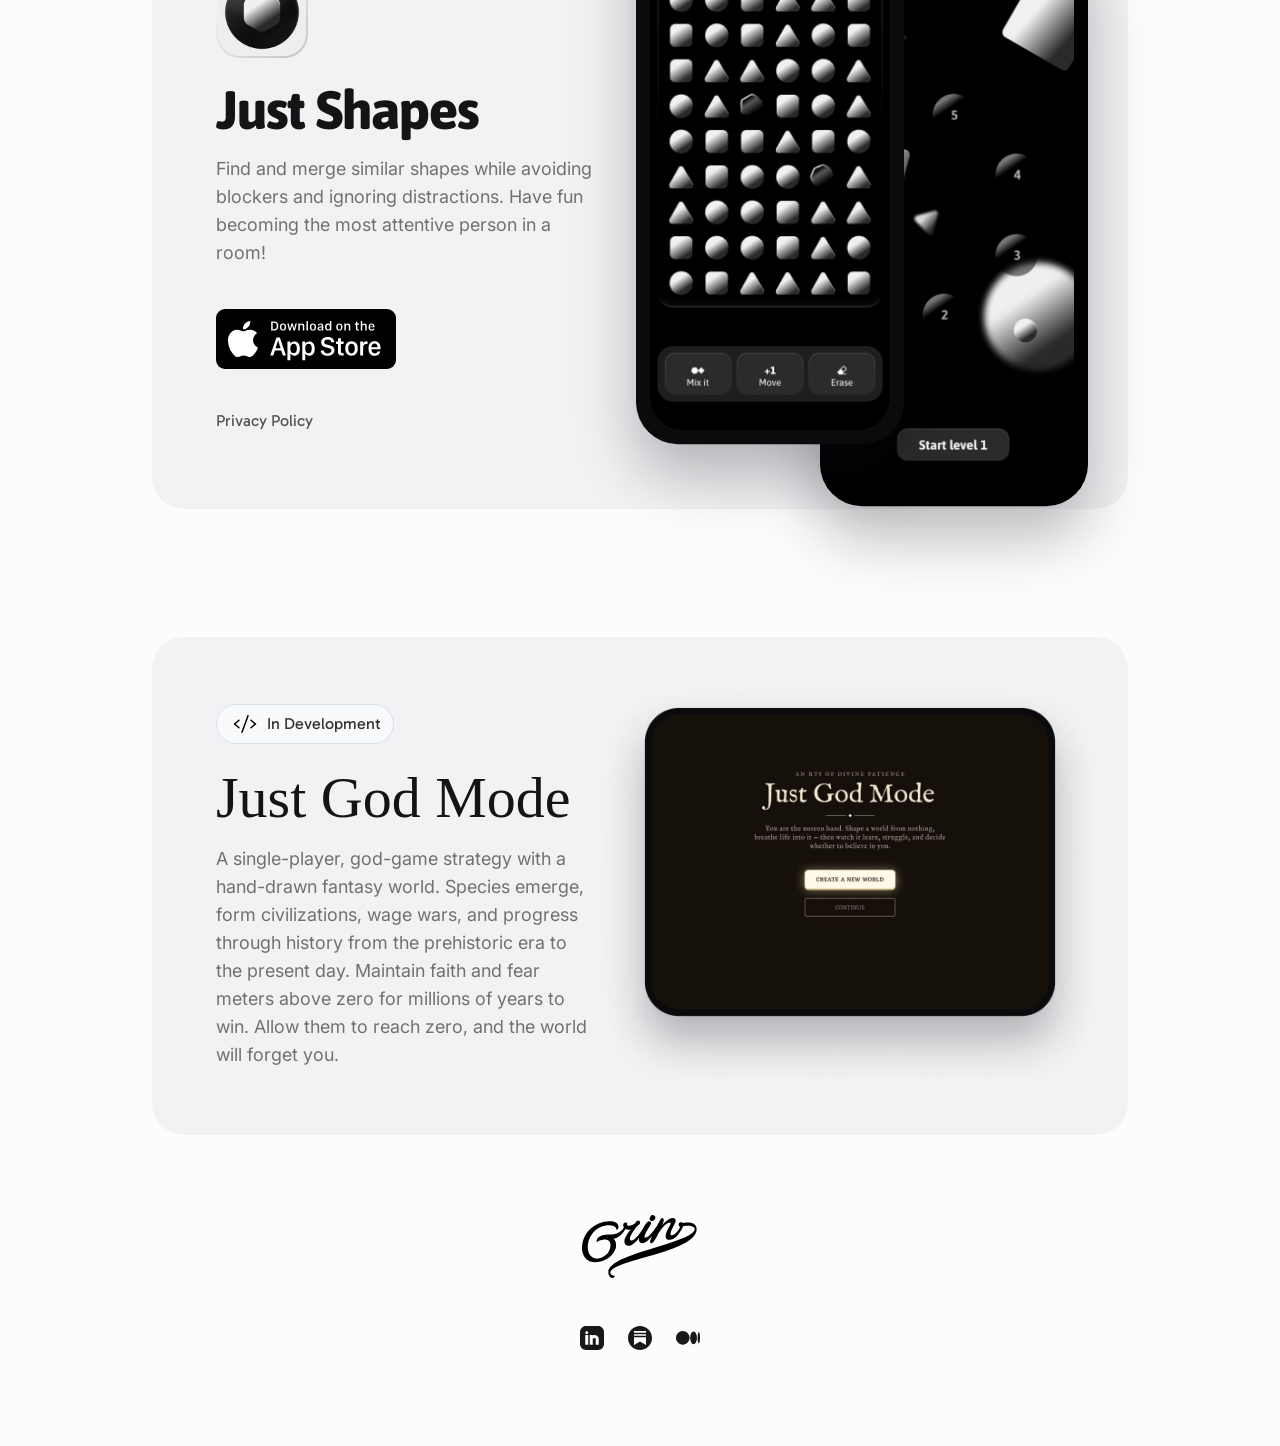
==== commit a4148e59: "Match the hero to the homepage's proportions The /apps hero was 348px tall and started below the men" ====
--- a/index.html
+++ b/index.html
@@ -13,26 +13,26 @@
 <meta property="og:url" content="https://vadimgrin.com/apps">
 <meta property="og:title" content="Just Apps — Vadym Grin">
 <meta property="og:description" content="Elegant, minimalist iPhone apps and games, each united by one word: just. Just Chess Clock, Just Shapes, and Just God Mode.">
-<meta property="og:image" content="https://vadimgrin.com/apps/assets/social-preview.jpg?v=20260915">
+<meta property="og:image" content="https://vadimgrin.com/apps/assets/social-preview.jpg?v=20260916">
 <meta property="og:image:width" content="1200">
 <meta property="og:image:height" content="630">
 <meta property="og:image:alt" content="Just Apps — apps and games by Vadym Grin">
 <meta name="twitter:card" content="summary_large_image">
 <meta name="twitter:title" content="Just Apps — Vadym Grin">
 <meta name="twitter:description" content="Elegant, minimalist iPhone apps and games, each united by one word: just.">
-<meta name="twitter:image" content="https://vadimgrin.com/apps/assets/social-preview.jpg?v=20260915">
+<meta name="twitter:image" content="https://vadimgrin.com/apps/assets/social-preview.jpg?v=20260916">
 
 <script>document.documentElement.className = "js";</script>
 <link rel="preconnect" href="https://fonts.googleapis.com">
 <link rel="preconnect" href="https://fonts.gstatic.com" crossorigin>
 <link href="https://fonts.googleapis.com/css2?family=Asap:wght@800&family=Bricolage+Grotesque:opsz,wght@12..96,800&family=Gabarito:wght@400;500&family=IM+Fell+English&family=Inter&family=Podkova:wght@700&display=swap" rel="stylesheet">
-<link rel="stylesheet" href="styles.css?v=20260915">
+<link rel="stylesheet" href="styles.css?v=20260916">
 </head>
 <body id="top">
 
   <header class="masthead">
     <a class="masthead__logo" href="https://vadimgrin.com/" aria-label="Vadym Grin — home">
-      <img src="assets/logo.svg?v=20260915" alt="Grin" width="144" height="104">
+      <img src="assets/logo-mark.svg?v=20260916" alt="Grin" width="120" height="65">
     </a>
   </header>
 
@@ -47,7 +47,7 @@
 
     <section class="hero">
       <div class="hero__bg" aria-hidden="true">
-        <img src="assets/hero-sky.jpg?v=20260915" alt="">
+        <img src="assets/hero-sky.jpg?v=20260916" alt="">
       </div>
       <div class="hero__inner">
         <h1 class="hero__title">Just <mark>Apps</mark></h1>
@@ -60,20 +60,20 @@
       <div class="plate">
         <div class="plate__content">
           <div class="app__intro">
-            <img class="app__icon" src="assets/app-icon-chess.png?v=20260915" alt="" width="92" height="92">
+            <img class="app__icon" src="assets/app-icon-chess.png?v=20260916" alt="" width="92" height="92">
             <div class="app__copy">
               <h2 class="app__title app__title--chess" id="chess-title">Just Chess Clock</h2>
               <p class="app__desc">Track each player&rsquo;s time with a distraction-free interface. Tap to switch turns, choose your time control, and just play chess.</p>
             </div>
           </div>
           <a class="badge" href="https://apps.apple.com/us/app/just-chess-clock/id6793128024" aria-label="Download Just Chess Clock on the App Store">
-            <img src="assets/app-store-badge.svg?v=20260915" alt="Download on the App Store" width="180" height="60">
+            <img src="assets/app-store-badge.svg?v=20260916" alt="Download on the App Store" width="180" height="60">
           </a>
           <a class="plate__privacy plate__privacy--in" href="privacy-policy">Privacy Policy</a>
         </div>
         <div class="phones" aria-hidden="true">
-          <div class="phone phone--back"><img class="phone__screen" src="assets/screen-chess-back.png?v=20260915" srcset="assets/screen-chess-back.png?v=20260915 2x, assets/screen-chess-back-3x.png?v=20260915 3x" alt=""></div>
-          <div class="phone phone--front"><img class="phone__screen" src="assets/screen-chess-front.png?v=20260915" srcset="assets/screen-chess-front.png?v=20260915 2x, assets/screen-chess-front-3x.png?v=20260915 3x" alt=""></div>
+          <div class="phone phone--back"><img class="phone__screen" src="assets/screen-chess-back.png?v=20260916" srcset="assets/screen-chess-back.png?v=20260916 2x, assets/screen-chess-back-3x.png?v=20260916 3x" alt=""></div>
+          <div class="phone phone--front"><img class="phone__screen" src="assets/screen-chess-front.png?v=20260916" srcset="assets/screen-chess-front.png?v=20260916 2x, assets/screen-chess-front-3x.png?v=20260916 3x" alt=""></div>
         </div>
         <a class="plate__privacy plate__privacy--under" href="privacy-policy">Privacy Policy</a>
       </div>
@@ -84,20 +84,20 @@
       <div class="plate">
         <div class="plate__content">
           <div class="app__intro">
-            <img class="app__icon" src="assets/app-icon-shapes.png?v=20260915" alt="" width="92" height="92">
+            <img class="app__icon" src="assets/app-icon-shapes.png?v=20260916" alt="" width="92" height="92">
             <div class="app__copy">
               <h2 class="app__title app__title--shapes" id="shapes-title">Just Shapes</h2>
               <p class="app__desc">Find and merge similar shapes while avoiding blockers and ignoring distractions. Have fun becoming the most attentive person in a room!</p>
             </div>
           </div>
           <a class="badge" href="https://apps.apple.com/us/app/just-shapes-focus-puzzle/id6808954030" aria-label="Download Just Shapes on the App Store">
-            <img src="assets/app-store-badge.svg?v=20260915" alt="Download on the App Store" width="180" height="60">
+            <img src="assets/app-store-badge.svg?v=20260916" alt="Download on the App Store" width="180" height="60">
           </a>
           <a class="plate__privacy plate__privacy--in" href="privacy-policy-shapes">Privacy Policy</a>
         </div>
         <div class="phones" aria-hidden="true">
-          <div class="phone phone--back"><img class="phone__screen" src="assets/screen-shapes-back.png?v=20260915" srcset="assets/screen-shapes-back.png?v=20260915 2x, assets/screen-shapes-back-3x.png?v=20260915 3x" alt=""></div>
-          <div class="phone phone--front"><img class="phone__screen" src="assets/screen-shapes-front.png?v=20260915" srcset="assets/screen-shapes-front.png?v=20260915 2x, assets/screen-shapes-front-3x.png?v=20260915 3x" alt=""></div>
+          <div class="phone phone--back"><img class="phone__screen" src="assets/screen-shapes-back.png?v=20260916" srcset="assets/screen-shapes-back.png?v=20260916 2x, assets/screen-shapes-back-3x.png?v=20260916 3x" alt=""></div>
+          <div class="phone phone--front"><img class="phone__screen" src="assets/screen-shapes-front.png?v=20260916" srcset="assets/screen-shapes-front.png?v=20260916 2x, assets/screen-shapes-front-3x.png?v=20260916 3x" alt=""></div>
         </div>
         <a class="plate__privacy plate__privacy--under" href="privacy-policy-shapes">Privacy Policy</a>
       </div>
@@ -121,7 +121,7 @@
           </div>
         </div>
         <div class="ipad" aria-hidden="true">
-          <img class="ipad__img" src="assets/god-ipad.jpg?v=20260915" alt="">
+          <img class="ipad__img" src="assets/god-ipad.jpg?v=20260916" alt="">
         </div>
       </div>
     </section>
@@ -130,15 +130,15 @@
 
   <footer class="footer">
     <a class="footer__logo" href="https://vadimgrin.com/" aria-label="Vadym Grin — home">
-      <img src="assets/logo-mark.svg?v=20260915" alt="Grin" width="116" height="63">
+      <img src="assets/logo-mark.svg?v=20260916" alt="Grin" width="116" height="63">
     </a>
     <ul class="footer__social" aria-label="Social links">
-      <li><a href="https://www.linkedin.com/in/vadimgrin/" target="_blank" rel="noopener" aria-label="LinkedIn"><img src="assets/linkedin.svg?v=20260915" alt="" width="24" height="24"></a></li>
-      <li><a href="https://cutt.ly/YttkKVRW" target="_blank" rel="noopener" aria-label="Substack"><img src="assets/substack.svg?v=20260915" alt="" width="24" height="24"></a></li>
-      <li><a href="https://medium.com/@vadimgrin" target="_blank" rel="noopener" aria-label="Medium"><img src="assets/medium.svg?v=20260915" alt="" width="24" height="24"></a></li>
+      <li><a href="https://www.linkedin.com/in/vadimgrin/" target="_blank" rel="noopener" aria-label="LinkedIn"><img src="assets/linkedin.svg?v=20260916" alt="" width="24" height="24"></a></li>
+      <li><a href="https://cutt.ly/YttkKVRW" target="_blank" rel="noopener" aria-label="Substack"><img src="assets/substack.svg?v=20260916" alt="" width="24" height="24"></a></li>
+      <li><a href="https://medium.com/@vadimgrin" target="_blank" rel="noopener" aria-label="Medium"><img src="assets/medium.svg?v=20260916" alt="" width="24" height="24"></a></li>
     </ul>
   </footer>
 
-  <script src="apps.js?v=20260915"></script>
+  <script src="apps.js?v=20260916"></script>
 </body>
 </html>
--- a/styles.css
+++ b/styles.css
@@ -15,6 +15,20 @@
   --marker: #fee194;   /* hero highlight */
   --ease: cubic-bezier(0.22, 1, 0.36, 1);
   --gutter: 24px;
+  /* Header geometry, copied from the vadimgrin.com homepage so the two pages
+     line up when you move between them (measured there at 1440 and 390):
+       - the logo strip is 144px tall, with the 120px logo 54px from the top;
+       - the menu pill sits 32px into the hero photo;
+       - the hero copy starts 32px below the pill.
+     The mobile values are set in the max-width: 767.98px block below. */
+  --masthead-h: 144px;
+  --logo-top: 54px;
+  --dock-gap: 32px;
+  --hero-gap: 32px;
+  /* The pill's own height: 17px padding either side of one 16px/1.2 line. The
+     hero is pulled up by --dock-gap + --nav-pill so the photo starts right under
+     the logo strip and runs behind the pill. */
+  --nav-pill: calc(17px * 2 + 16px * 1.2);
   color-scheme: light;
 }
 
@@ -48,15 +62,18 @@
   position: relative;
   z-index: 2;
   max-width: 1200px;
+  height: var(--masthead-h);
   margin: 0 auto;
-  padding: 16px var(--gutter) 0;
+  padding: var(--logo-top) var(--gutter) 0;
   display: flex;
   flex-direction: column;
   align-items: center;
 }
 
+/* The bare mark (logo-mark.svg), the same file the homepage uses, at the
+   homepage's 120px. */
 .masthead__logo { display: block; line-height: 0; border-radius: 8px; }
-.masthead__logo img { width: 144px; height: auto; }
+.masthead__logo img { width: 120px; height: auto; }
 .masthead__logo:focus-visible { outline: 2px solid var(--ink); outline-offset: 4px; }
 
 /* Sticky dock — a direct child of <body> so the nav stays stuck for the whole
@@ -66,7 +83,7 @@
   position: sticky;
   top: 48px;
   z-index: 20;
-  margin-top: 20px;
+  margin-top: var(--dock-gap);
   padding: 0 var(--gutter);
   display: flex;
   justify-content: center;
@@ -106,29 +123,33 @@
 .nav__item:focus-visible { color: var(--ink); }
 
 /* -------------------------------------------------------------------- hero
-   Full-bleed band (like /consult): the sky photo covers the whole width, the
-   text sits centred over it, and a wash at the top blends into the masthead. */
+   Built to the homepage's proportions, so the two read as one site: the photo
+   starts directly under the logo and runs behind the menu pill, the copy sits
+   32px below the pill, and the band is 458px tall — or 16 / 24 / 410px under
+   768px — the same figures vadimgrin.com uses. A wash at the top blends it into the
+   masthead. */
 
 .hero {
   position: relative;
   isolation: isolate;
   overflow: hidden;
-  margin-top: 24px;
-  /* Top-aligned rather than centred, so the copy sits high in the band with
-     the sky and skyline below it — and so the gap under the nav is exactly
-     margin-top + padding-top (24 + 40 = 64) instead of being halved by
-     centring slack. */
-  padding: 40px var(--gutter) 72px;
-  min-height: 348px;
+  /* Pulled up by the dock's whole block, then padded back down past it, so the
+     photo sits under the sticky pill without moving the copy. */
+  margin-top: calc(-1 * (var(--dock-gap) + var(--nav-pill)));
+  /* Top-aligned rather than centred: the copy sits high with the sky and
+     skyline below it, and the gap under the pill stays a fixed 32px instead of
+     growing with centring slack. */
+  padding: calc(var(--dock-gap) + var(--nav-pill) + var(--hero-gap)) var(--gutter) 72px;
+  min-height: 458px;
   display: flex;
   align-items: flex-start;
   justify-content: center;
 }
 
 .hero__bg { position: absolute; inset: 0; z-index: -1; }
-/* hero-sky.jpg is already the crop from the design (1200x348). Anchored to the
-   bottom so the city skyline stays in frame at every width — any trimming
-   `cover` has to do comes off the sky at the top instead. */
+/* Anchored to the bottom so the city skyline stays in frame at every width —
+   any trimming `cover` has to do comes off the sky at the top, whose rows are
+   already the page's own near-white. */
 .hero__bg img { width: 100%; height: 100%; object-fit: cover; object-position: center bottom; }
 
 /* Wash so the top of the photo fades out of the masthead's ground. */
@@ -458,6 +479,19 @@
   .footer { margin-top: 32px; }
 }
 
+/* ------------------------------------------------ hero height, as home */
+
+@media (max-width: 767.98px) {
+  :root {
+    --masthead-h: 120px;
+    --logo-top: 38px;
+    --dock-gap: 16px;
+    --hero-gap: 24px;
+  }
+
+  .hero { min-height: 410px; }
+}
+
 /* ---------------------------------------------------------------- mobile */
 
 @media (max-width: 620px) {
@@ -466,7 +500,7 @@
   /* Pill hugs its content, same as desktop. */
   .nav { gap: 20px; }
 
-  .hero { padding: 32px 16px 48px; min-height: 264px; }
+  .hero { padding: calc(var(--dock-gap) + var(--nav-pill) + var(--hero-gap)) 16px 48px; }
 
   /* Title comes down on phones; the lede stays at its 18px desktop size. */
   .hero__title { font-size: 44px; }
